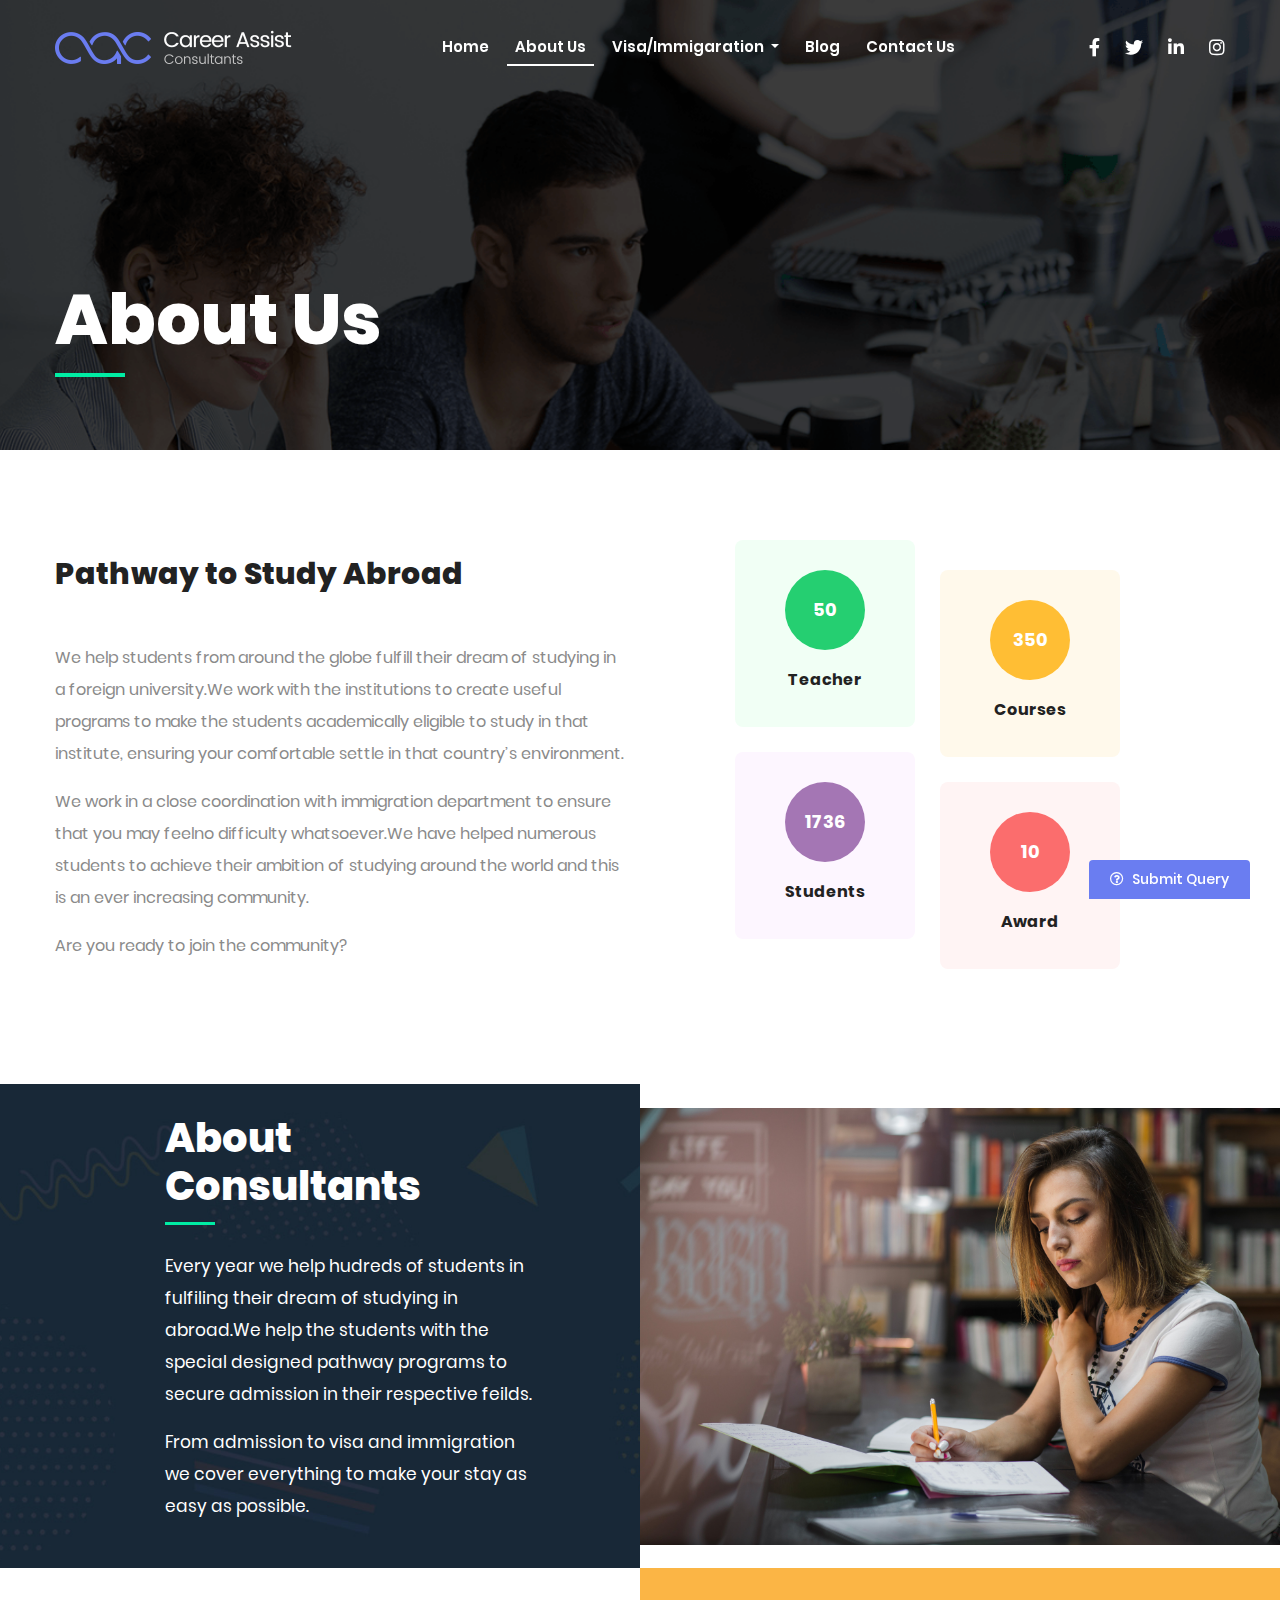
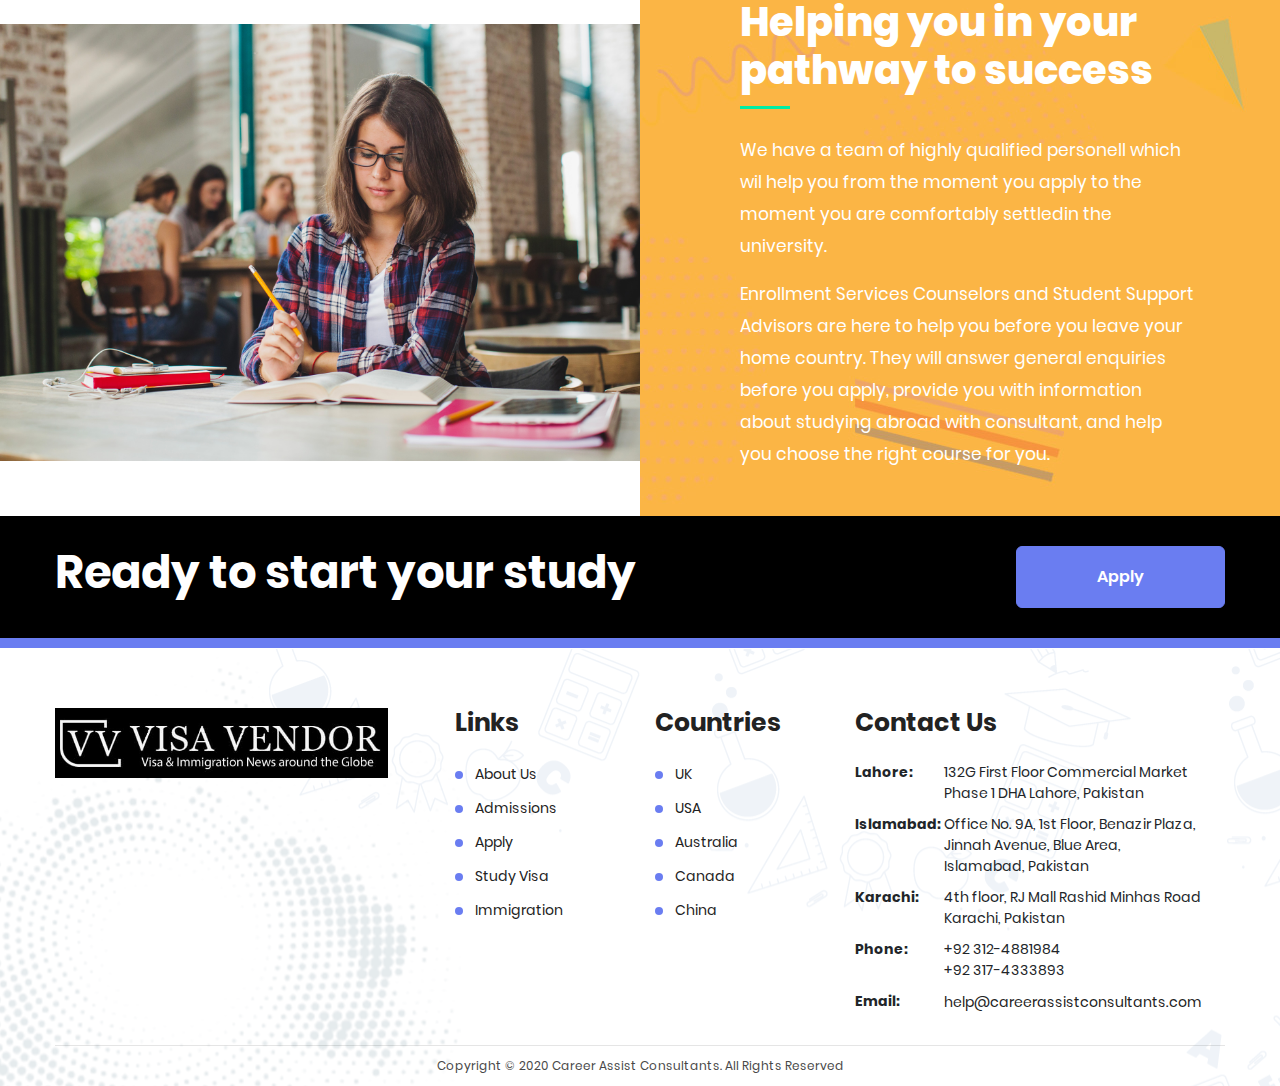
==== about.html @ e221aadb "Initial Commit" ====
<!DOCTYPE html>
<html lang="en">
<head><meta http-equiv="Content-Type" content="text/html; charset=utf-8">
  
  <meta name="viewport" content="width=device-width, initial-scale=1.0">
  <meta http-equiv="X-UA-Compatible" content="ie=edge">
  <title>Career Assist Consultants - About</title>
  <meta name="description" content="&amp;lt;h2&amp;gt;eLearni | EC, Education Consultant, Online Education, Training Learning Managemen...">
  <meta name="robots" content="noindex, follow" />
  <link rel="icon" href="static/images/favicon.png" type="image/gif" sizes="16x16">

  <!-- CSS LIBRARIES -->
  <link rel="stylesheet" href="static/css/style.css">
  <link rel="stylesheet" href="static/css/bootstrap.min.css">
  <link rel="stylesheet" href="https://cdnjs.cloudflare.com/ajax/libs/font-awesome/5.11.2/css/all.min.css">
  
  <!-- Global site tag (gtag.js) - Google Analytics -->
    <script async src="https://www.googletagmanager.com/gtag/js?id=UA-155122116-1">
    </script>
    <script>
  window.dataLayer = window.dataLayer || [];
  function gtag(){dataLayer.push(arguments);}
  gtag('js', new Date());

  gtag('config', 'UA-155122116-1');
</script>
  
</head>
<body>
  <div class="main-wrapper">

    <!-- START: NAVBAR AREA -->
    <nav class="navbar navbar-expand-lg navbar-main">
      <div class="container">
        <a class="navbar-brand" href="index.html">
          <img src="static/images/logo-white.png" alt="Logo">
        </a>
        <button class="navbar-toggler" type="button" data-toggle="collapse" data-target="#navbarSupportedContent" aria-controls="navbarSupportedContent" aria-expanded="false" aria-label="Toggle navigation">
          <span class="navbar-toggler-icon"></span>
        </button>

        <div class="collapse navbar-collapse" id="navbarSupportedContent">
          <ul class="navbar-nav mr-auto">
            <li class="nav-item">
              <a class="nav-link" href="index.html">Home</a>
            </li>
            <li class="nav-item active">
              <a class="nav-link" href="about.html">About Us</a>
            </li>
            <li class="nav-item dropdown dropdown-slide dropdown-hover">
              <a class="nav-link dropdown-toggle" data-toggle="dropdown" aria-haspopup="true" aria-expanded="false">Visa/Immigaration
              </a>
              <div class="dropdown-menu" aria-labelledby="navbarDropdownMenuLink">
                <a class="dropdown-item" href="study-visa.html">Study Visa</a>
                <a class="dropdown-item" href="immigration.html">Immigation</a>
                <a class="dropdown-item" href="visit.html">Visit</a>
              </div>
            </li>
            <li class="nav-item">
              <a class="nav-link" href="#">Blog</a>
            </li>
            <li class="nav-item">
              <a class="nav-link" href="contact.html">Contact Us</a>
            </li>
          </ul>
          <ul class="social-nav">
            <li class="social-link"><a href="https://web.facebook.com/CareerAssistConsultants/" target="_blank"><i class="fab fa-facebook-f"></i></a></li>
            <li class="social-link"><a href="https://twitter.com/CareerAssistco1" target="_blank"><i class="fab fa-twitter"></i></a></li>
            <li class="social-link"><a href="https://www.linkedin.com/in/career-assist-consultants-048bb9199/" target="_blank"><i class="fab fa-linkedin-in"></i></a></li>
            <li class="social-link"><a href="https://www.instagram.com/p/B6Q6443Bnir/?utm_source=ig_web_button_share_sheet" target="_blank"><i class="fab fa-instagram"></i></a></li>
          </ul>
          <!-- <form class="form-inline my-2 my-lg-0">
            <button class="btn btn-outline-success my-2 my-sm-0" type="submit"><i class="fas fa-search"></i></button>
            <input class="form-control mr-sm-2" type="search" placeholder="Search" aria-label="Search">
          </form> -->
        </div>
      </div>
    </nav>
    <!-- END: NAVBAR AREA -->

    <!-- START: BANNER AREA -->
    <div class="header-area" data-type="background" data-speed="2" id="banner">
      <div class="container">
        <div class="row">
          <div class="col-lg-12 col-md-12">
            <div class="header-head">
              <h2>About Us</h2>
            </div>
          </div>
        </div>
      </div>
    </div>
    <!-- END: BANNER AREA -->

    <!-- START: ABOUT AREA AREA -->
    <div class="about-area">
      <div class="container">
        <div class="row align-items-center">
          <div class="col-lg-6 col-md-6 col-xs-12 col-sm-12">
            <div class="about-info">
              <h4 class="subhead">Pathway to Study Abroad</h4>

              <p>
                We help students from around the globe fulfill their dream of studying in a foreign university.We work with the institutions to create useful programs to make the students academically eligible to study in that institute, ensuring your comfortable settle in that country’s environment.
              </p>
              <p>We work in a close coordination with immigration department to ensure that you may feelno difficulty whatsoever.We have helped numerous students to achieve their ambition of studying around the world and this is an ever increasing community.</p>
              <p>Are you  ready to join the community?</p>
            </div>
          </div>

          <div class="col-lg-6 col-md-6 col-xs-12 col-sm-12">
            <div class="about-inner">
              <div class="list greenLight">
                <div class="counter green">
                  <h5>50</h5>
                </div>
                <div class="text">
                  <h5>Teacher</h5>
                </div>
              </div>
              <div class="list yellowLight marginTop">
                <div class="counter yellow">
                  <h5>350</h5>
                </div>
                <div class="text">
                  <h5>Courses</h5>
                </div>
              </div>
              <div class="list purpleLight marginTopMinus">
                <div class="counter purple">
                  <h5>1736</h5>
                </div>
                <div class="text">
                  <h5>Students</h5>
                </div>
              </div>
              <div class="list redLight">
                <div class="counter red">
                  <h5>10</h5>
                </div>
                <div class="text">
                  <h5>Award</h5>
                </div>
              </div>
            </div>
          </div>
        </div>
      </div>
    </div>
    <!-- END: ABOUT AREA AREA -->

    <!-- START: ABOUT CONTENT & INFORAMTION AREA -->
    <div class="aboutContent-information rightContent">
      <div class="container-fluid p-lg-0">
        <div class="row align-items-center ">
          <div class="col-lg-6 col-md-12 col-sm-12 col-xs-12 p-0">
            <div class="aboutContent-text">
              <h2 class="subhead">About Consultants</h2>

              <p>Every year we help hudreds of students in fulfiling their dream of studying in abroad.We help the students with the special designed pathway programs  to secure admission in their respective feilds.</p>
              <p>From admission to visa and immigration we cover everything to make your stay as easy as possible.</p>
            </div>
          </div>
          <div class="col-lg-6 col-md-12 col-sm-12 col-xs-12 p-0">
            <div class="aboutContent-image">
              <img src="static/images/aboutRight.jpg" class="img-fluid" alt="About Image">
            </div>
          </div>
        </div>
      </div>
    </div>
    <!-- END: ABOUT CONTENT & INFORAMTION AREA -->
    <!-- START: ABOUT CONTENT & INFORAMTION AREA -->
    <div class="aboutContent-information leftContent">
      <div class="container-fluid p-lg-0">
        <div class="row align-items-center inner_reverse">
          <div class="col-lg-6 col-md-12 col-sm-12 col-xs-12 p-0">
            <div class="aboutContent-image">
              <img src="static/images/aboutLeft.jpg" class="img-fluid" alt="About Image">
            </div>
          </div>
          <div class="col-lg-6 col-md-12 col-sm-12 col-xs-12 p-0">
            <div class="aboutContent-text">
              <h2 class="subhead">Helping you in your <br> pathway to success</h2>

              <p>We have a team of highly qualified personell which wil help you from the moment you apply to the moment you are comfortably settledin the university.</p>
              <p>Enrollment Services Counselors and Student Support Advisors are here to help you before you leave your home country. They will answer general enquiries before you apply, provide you with information about studying abroad with consultant, and help you choose the right course for you.</p>
            </div>
          </div>
        </div>
      </div>
    </div>
    <!-- END: ABOUT CONTENT & INFORAMTION AREA -->

    <!-- START: APPLY AREA -->
    <div class="apply-inner">
      <div class="container">
        <div class="row">
          <div class="col-lg-12 col-md-12 col-xs-12 col-sm-12">
            <div class="apply_inline">
              <div class="applyLeft">
                <h4>Ready to start your study </h4>
              </div>
              <div class="applyRight">
                <a href="apply.html" class="btn btn-default"><strong>Apply</strong></a>
              </div>
            </div>
          </div>
        </div>
      </div>
    </div>
    <!-- END: APPLY AREA -->

    <!-- START: FOOTER AREA -->
    <footer class="footer">
      <div class="container">
        <div class="row">
          <div class="col-lg-4 col-md-4 col-sm-12 col-xs-12">
            <div class="footer-link footer-about">
              <!--<img src="static/images/logo-black.png" class="img-fluid ft-image" alt="Logo">-->
              
               <img src="static/images/visa-vendor-partner.jpg" class="img-fluid ft-image" alt="Logo">

             <!-- <p class="text">
                We help students from around the globe fulfill their dream of studying in a foreign university.We work with the institutions to create useful programs to make the students academically eligible to study in that institute, ensuring your comfortable settle in that country’s environment.
              </p>-->
            </div>
          </div>
          <div class="col-lg-2 col-md-4 col-sm-12 col-xs-12">
            <div class="footer-link">
              <h4 class="subhead">Links</h4>

              <ul class="link">
                <li class="item"><a href="about.html">About Us</a></li>
                <li class="item"><a href="admission.html">Admissions</a></li>
                <li class="item"><a href="apply.html">Apply</a></li>
                <li class="item"><a href="study-visa.html">Study Visa</a></li>
                <li class="item"><a href="immigration.html">Immigration</a></li>
              </ul>
            </div>
          </div>
          <div class="col-lg-2 col-md-4 col-sm-12 col-xs-12">
            <div class="footer-link">
              <h4 class="subhead">Countries</h4>

              <ul class="link">
                <li class="item"><a href="universities.html#uniUK">UK</a></li>
                <li class="item"><a href="universities.html#uniUSA">USA</a></li>
                <li class="item"><a href="universities.html#uniAustralia">Australia</a></li>
                <li class="item"><a href="universities.html#uniCanada">Canada</a></li>
                <li class="item"><a href="universities.html#uniChina">China</a></li>
              </ul>
            </div>
          </div>
          <div class="col-lg-4 col-md-4 col-sm-12 col-xs-12">
            <div class="footer-context">
              <h4 class="subhead">Contact Us</h4>

              <ul class="contact-list">
                <li>
                  <span class="icon"></span>
                  <span class="bold">Lahore:</span>
                  <span class="light">132G First Floor Commercial Market Phase 1 DHA Lahore, Pakistan</span>
                </li>
                 <li>
                  <span class="icon"></span>
                  <span class="bold">Islamabad:</span>
                  <span class="light">Office No. 9A, 1st Floor, Benazir Plaza, Jinnah Avenue, Blue Area, Islamabad, Pakistan</span>
                </li>
                <li>
                  <span class="icon"></span>
                  <span class="bold">Karachi:</span>
                  <span class="light">4th floor, RJ Mall Rashid Minhas Road Karachi, Pakistan</span>
                </li>
                
                <li>
                  <span class="icon"></span>
                  <span class="bold">Phone:</span>
                  <span class="light">+92 312-4881984 <br> +92 317-4333893</span>
                </li>
                <li>
                  <span class="icon"></span>
                  <span class="bold">Email:</span>
                  <span class="light"><a href="mailto:help@careerassistconsultants.com">help@careerassistconsultants.com</a></span>
                </li>
              </ul>
            </div>
          </div>
        </div>

        <hr>

        <div class="row">
          <div class="col-lg-12 col-md-12 col-xs-12 col-sm-12">
            <div class="footer-copyright text-center">
              <p>Copyright © 2020 <strong><a href="#">Career Assist Consultants</a></strong>. All Rights Reserved</p>
            </div>
          </div>
        </div>
      </div>
    </footer>
    <!-- END: FOOTER AREA -->


    <!-- Button trigger modal -->

    <!-- Modal -->
    <div class="modal fade applyModal_Main" id="applyModal" tabindex="-1" role="dialog" aria-labelledby="exampleModalLabel" aria-hidden="true">
      <div class="modal-dialog" role="document">
        <div class="modal-content">
          <div class="modal-header">
            <h5 class="modal-title" id="exampleModalLabel">Apply Form</h5>
            <button type="button" class="close" data-dismiss="modal" aria-label="Close">
              <span aria-hidden="true">&times;</span>
            </button>
          </div>
          <div class="modal-body">
           
            <div class="apply-modal">
              <!--<h4 class="subhead">Student Query Form</h4>-->
              <p>Personal details & identification</p>

              <form action="FormSubmit/inquiry.php" class="form-inline" id="formApply" method="POST">
                <div class="row">
                  <div class="col-lg-6 col-md-12 col-xs-12 col-sm-12">
                    <div class="form-group">
                      <label for="">Area of Study</label>
                     <!-- <input type="text" class="form-control" name="areaStudy" required>-->
                     <select name="fieldInterest" id="" class="custom-select" required>
                        <option value="">Select</option>
                        <option value="Arts">Arts</option>
                        <option value="BasicSciences">Basic Sciences</option>
                        <option value="Business">Business</option>
                        <option value="BankingFinance">Banking & Finance</option>
                        <option value="Engineering">Engineering</option>
                        <option value="Engineering">Medical</option>
                        <option value="Others">Others</option>
                      </select>
                    </div>
                  </div>
                  <div class="col-lg-6 col-md-12 col-xs-12 col-sm-12">
                    <div class="form-group">
                      <label for="">Email</label>
                      <input type="email" class="form-control" name="emailID" required>
                    </div>
                  </div>
                  <div class="col-lg-6 col-md-12 col-xs-12 col-sm-12">
                    <div class="form-group">
                      <label for="">Full Name</label>
                      <input type="text" class="form-control" name="fullName" required>
                    </div>
                  </div>
                  <div class="col-lg-6 col-md-12 col-xs-12 col-sm-12">
                    <div class="form-group">
                      <label for="">Contact</label>
                      <input type="number" class="form-control" name="contactNumber" required>
                    </div>
                  </div>
                  <div class="col-lg-12 col-md-12 col-xs-12 col-sm-12">
                    <div class="form-group">
                      <label for="">Full Address</label>
                      <textarea name="fullAddress" id="" cols="30" rows="3" class="form-control" required></textarea>
                    </div>
                  </div>
                  <div class="col-lg-12 col-md-12 col-xs-12 col-sm-12">
                    <div class="form-group">
                      <label for="">Details Description of Query</label>
                      <textarea name="detailDescription" id="" cols="30" rows="3" class="form-control" required></textarea>
                    </div>
                  </div>
                  <div class="col-lg-12 col-md-12">
                    <h4 class="subhead mt-4">Is there anything you’d like to learn more?</h4>
                    <div class="custom-control custom-radio text-left">
                      <input type="radio" id="customRadio1" name="otherinfoRadio" class="custom-control-input custorm-control-query" onclick="customQuery()" value="I want to know bout the financial assistance in study" checked>
                      <label class="custom-control-label" for="customRadio1">I want to know bout the financial assistance in study</label>
                    </div>
                    <div class="custom-control custom-radio">
                      <input type="radio" id="customRadio2" name="otherinfoRadio" class="custom-control-input custorm-control-query" onclick="customQuery()" value="I want t know about residential/hostel facilities">
                      <label class="custom-control-label" for="customRadio2">I want t know about residential/hostel facilities</label>
                    </div>
                    <div class="custom-control custom-radio">
                      <input type="radio" id="customRadio3" name="otherinfoRadio" class="custom-control-input custorm-control-query" onclick="customQuery()"  value="I want to know about the internship programmes">
                      <label class="custom-control-label" for="customRadio3">I want to know about the internship programmes</label>
                    </div>
                    <div class="custom-control custom-radio">
                      <input type="radio" id="customRadio4" name="otherinfoRadio" class="custom-control-input custorm-control-query" onclick="customQuery()" value="I want to know about the scholarship offered">
                      <label class="custom-control-label" for="customRadio4">I want to know about the scholarship offered</label>
                    </div>
                    <div class="custom-control custom-radio">
                      <input type="radio" id="customRadio5" name="otherinfoRadio" class="custom-control-input custorm-control-query" onclick="radioShow()" value="Other">
                      <label class="custom-control-label" for="customRadio5">Other</label>
                    </div>
                  </div>
                  <div class="col-lg-12 col-md-12 col-xs-12 col-sm-12 other-form">
                    <div class="form-group">
                      <label for="">Other</label>
                      <textarea name="otherDetails" cols="30" rows="3" class="form-control"></textarea>
                    </div>
                  </div>

                  <div class="col-lg-12 col-md-12 col-xs-12 col-sm-12 text-right">
                    <div class="form-group justify-content-end">
                      <button type="submit" class="btn btn-default btn-block" id="submitBtn"><strong>Submit</strong></button>
                    </div>
                  </div>
                </div>
              </form>
            </div>
           
          </div>
        </div>
      </div>
    </div>

    <!-- Modal -->
    <div class="modal fade applyModal_Main" id="applyModal" tabindex="-1" role="dialog" aria-labelledby="exampleModalLabel" aria-hidden="true">
      <div class="modal-dialog" role="document">
        <div class="modal-content">
          <div class="modal-header">
            <h5 class="modal-title" id="exampleModalLabel">Inquiry Form</h5>
            <button type="button" class="close" data-dismiss="modal" aria-label="Close">
              <span aria-hidden="true">&times;</span>
            </button>
          </div>
          <div class="modal-body">
            <div class="apply-modal">
              <h4 class="subhead">Student Query Form</h4>
              <p>Personal details & identification</p>

              <form action="#" class="form-inline" id="formApply">
                <div class="row">
                  <div class="col-lg-6 col-md-12 col-xs-12 col-sm-12">
                    <div class="form-group">
                      <label for="">Area of Study</label>
                      <input type="text" class="form-control" name="areaStudy" required>
                    </div>
                  </div>
                  <div class="col-lg-6 col-md-12 col-xs-12 col-sm-12">
                    <div class="form-group">
                      <label for="">FullName</label>
                      <input type="text" class="form-control" name="fullname" required>
                    </div>
                  </div>
                  <div class="col-lg-6 col-md-12 col-xs-12 col-sm-12">
                    <div class="form-group">
                      <label for="">First Name</label>
                      <input type="text" class="form-control" name="firstname" required>
                    </div>
                  </div>
                  <div class="col-lg-6 col-md-12 col-xs-12 col-sm-12">
                    <div class="form-group">
                      <label for="">Last Name</label>
                      <input type="text" class="form-control" name="lastname" required>
                    </div>
                  </div>
                  <div class="col-lg-12 col-md-12 col-xs-12 col-sm-12">
                    <div class="form-group">
                      <label for="">Full Address</label>
                      <textarea name="address" id="" cols="30" rows="3" class="form-control" required></textarea>
                    </div>
                  </div>
                  <div class="col-lg-12 col-md-12 col-xs-12 col-sm-12">
                    <div class="form-group">
                      <label for="">Details Description of Query</label>
                      <textarea name="details" id="" cols="30" rows="3" class="form-control" required></textarea>
                    </div>
                  </div>
                  <div class="col-lg-12 col-md-12">
                    <h4 class="subhead mt-4">Is there anything you’d like to learn more?</h4>
                    <div class="custom-control custom-radio text-left">
                      <input type="radio" id="customRadio1" name="customRadio" class="custom-control-input custorm-control-query" onclick="customQuery()" checked>
                      <label class="custom-control-label" for="customRadio1">I want to know bout the financial assistance in study</label>
                    </div>
                    <div class="custom-control custom-radio">
                      <input type="radio" id="customRadio2" name="customRadio" class="custom-control-input custorm-control-query" onclick="customQuery()">
                      <label class="custom-control-label" for="customRadio2">I want t know about residential/hostel facilities</label>
                    </div>
                    <div class="custom-control custom-radio">
                      <input type="radio" id="customRadio3" name="customRadio" class="custom-control-input custorm-control-query" onclick="customQuery()">
                      <label class="custom-control-label" for="customRadio3">I want to know about the internship programmes</label>
                    </div>
                    <div class="custom-control custom-radio">
                      <input type="radio" id="customRadio4" name="customRadio" class="custom-control-input custorm-control-query" onclick="customQuery()">
                      <label class="custom-control-label" for="customRadio4">I want to know about the scholarship offered</label>
                    </div>
                    <div class="custom-control custom-radio">
                      <input type="radio" id="customRadio5" name="customRadio" class="custom-control-input custorm-control-query" onclick="radioShow()">
                      <label class="custom-control-label" for="customRadio5">Other</label>
                    </div>
                  </div>
                  <div class="col-lg-12 col-md-12 col-xs-12 col-sm-12 other-form">
                    <div class="form-group">
                      <label for="">Other</label>
                      <textarea name="details" id="" cols="30" rows="3" class="form-control" required></textarea>
                    </div>
                  </div>
                  <div class="col-lg-12 col-md-12 col-xs-12 col-sm-12 text-right">
                    <div class="form-group justify-content-end">
                      <button type="submit" class="btn btn-default btn-block"><strong>Submit</strong></button>
                    </div>
                  </div>
                </div>
              </form>
            </div>
          </div>
        </div>
      </div>
    </div>

    <!-- Back to top button -->
    <a id="topBack"><span class="icon"><i class="fas fa-angle-up"></i></span></a>

    <!-- Button Help -->
    <div class="bottom-button">
      <button class="btn btn-default" data-toggle="modal" data-target="#applyModal"><i class="far fa-question-circle"></i> Submit Query</button>
    </div>

  </div>


  <!-- JAVASCRIPT LIBRARIES -->
  <script src="static/js/jquery-3.4.1.min.js"></script>
  <script src="static/js/popper.min.js"></script>
  <script src="static/js/bootstrap.min.js"></script>
  <script src="static/js/parallax.min.js"></script>
  <script src="static/js/main.js"></script>
</body>
</html>
---- static/css/style.css ----
@font-face {
  font-family: "Poppins-Regular";
  src: url("../fonts/Poppins/Poppins-Regular.ttf");
}
@font-face {
  font-family: "Poppins-Light";
  src: url("../fonts/Poppins/Poppins-Light.ttf");
}
@font-face {
  font-family: "Poppins-Medium";
  src: url("../fonts/Poppins/Poppins-Medium.ttf");
}
@font-face {
  font-family: "Poppins-SemiBold";
  src: url("../fonts/Poppins/Poppins-SemiBold.ttf");
}
@font-face {
  font-family: "Poppins-Bold";
  src: url("../fonts/Poppins/Poppins-Bold.ttf");
}
@font-face {
  font-family: "Poppins-ExtraBold";
  src: url("../fonts/Poppins/Poppins-ExtraBold.ttf");
}
:root {
  --regular: "Poppins-Regular";
  --light: "Poppins-Light";
  --medium: "Poppins-Medium";
  --semibold: "Poppins-SemiBold";
  --bold: "Poppins-Bold";
  --extrabold: "Poppins-ExtraBold";
  --primary-color: #00eda4;
  --secondary-color: #04afff;
  --white-color: #fff;
  --black-color: #000;
  --dark-color: #222;
  --purple-color: rgb(106,125,241);
  --yellow-color: #fed339;
  --orange-color: #f96740;
}

* {
  margin: 0;
  padding: 0;
  box-sizing: border-box;
  box-sizing: -webkit-border-box;
  box-sizing: -moz-border-box;
}

abbr,
address,
article,
aside,
audio,
b,
blockquote,
body,
canvas,
caption,
cite,
code,
dd,
del,
details,
dfn,
div,
dl,
dt,
em,
fieldset,
figcaption,
figure,
footer,
form,
h1,
h2,
h3,
h4,
h5,
h6,
header,
hgroup,
html,
i,
iframe,
img,
ins,
kbd,
label,
legend,
li,
mark,
menu,
nav,
object,
ol,
p,
pre,
q,
samp,
section,
small,
span,
strong,
sub,
summary,
sup,
table,
tbody,
td,
tfoot,
th,
thead,
time,
tr,
ul,
var,
video {
  margin: 0;
  padding: 0;
  border: 0;
  outline: 0;
  font-size: 100%;
  vertical-align: baseline;
  background: transparent;
}

body {
  margin: 0;
  padding: 0;
  width: 100%;
  font-family: var(--regular) !important;
  overflow-x: hidden;
  background-color: #fff !important;
}

article,
aside,
details,
figcaption,
figure,
footer,
header,
hgroup,
menu,
nav,
section {
  display: block;
}

nav ul {
  list-style: none;
}

blockquote,
q {
  quotes: none;
}

blockquote:after,
blockquote:before,
q:after,
q:before {
  content: "";
  content: none;
}

a {
  margin: 0;
  padding: 0;
  font-size: 100%;
  vertical-align: middle;
  background: transparent;
  text-decoration: none;
}

/* change colours to suit your needs */
ins {
  background-color: #ff9;
  color: #000;
  text-decoration: none;
}

/* change colours to suit your needs */
mark {
  background-color: #ff9;
  color: #000;
  font-style: italic;
  font-weight: bold;
}

del {
  text-decoration: line-through;
}

abbr[title],
dfn[title] {
  border-bottom: 1px dotted;
  cursor: help;
}

table {
  border-collapse: collapse;
  border-spacing: 0;
}

/* change border colour to suit your needs */
hr {
  display: block;
  height: 1px;
  border: 0;
  border-top: 1px solid #cccccc;
  margin: 1em 0;
  padding: 0;
}

input,
select {
  vertical-align: middle;
}

::-webkit-selection {
  background-color: var(--purple-color);
  color: var(--white-color);
}

::-moz-selection {
  background-color: var(--purple-color);
  color: var(--white-color);
}

::selection {
  background-color: var(--purple-color);
  color: var(--white-color);
}

.stretch-card {
  display: -webkit-flex;
  display: flex;
  -webkit-align-items: stretch;
  align-items: stretch;
  -webkit-justify-content: stretch;
  justify-content: stretch;
}

@media (min-width: 1200px) {
  .container {
    max-width: 1200px !important;
  }
}
@media screen and (max-width: 992px) {
  .nav--wrapper {
    padding-right: 20px !important;
    padding-left: 20px !important;
  }
}
.uppercase {
  text-transform: uppercase;
}

.heading h2 {
  font-size: 2.5em;
  font-family: var(--bold);
  font-style: normal;
  font-weight: bold;
  text-align: center;
  color: var(--dark-color);
}

@media screen and (min-width: 320px) and (max-width: 767px) {
  .inner_reverse {
    flex-direction: column-reverse !important;
  }
}

.bottom-button {
  position: fixed;
  right: 30px;
  bottom: 1px;
  z-index: 9999;
}
.bottom-button .btn {
  background-color: var(--purple-color);
  padding: 8px 20px;
  font-size: 14px;
  font-family: var(--medium);
  font-weight: 500;
  color: var(--white-color);
  border-bottom-right-radius: 0;
  border-bottom-left-radius: 0;
}
.bottom-button .btn i {
  padding-right: 5px;
}
.bottom-button .btn:focus {
  box-shadow: none;
  outline: none;
}

.dropdown-slide > .dropdown-menu {
  opacity: 0.3;
  display: block;
  -webkit-transform-origin: top;
  transform-origin: top;
  -webkit-animation-fill-mode: forwards;
  animation-fill-mode: forwards;
  -webkit-transform: scale(1, 0);
  transition: all 0.2s linear;
  -webkit-transition: all 0.2s linear;
}

.show.dropdown-slide > .dropdown-menu {
  -webkit-transform: scale(1, 1);
  transform: scale(1, 1);
  opacity: 1;
}

.dropdown-menu {
  border-radius: 0 !important;
  border: none !important;
}

.dropdown-item {
  color: var(--dark-color) !important;
  font-size: 15px;
  font-weight: 500;
  font-family: var(--medium);
}

.dropdown-item:hover {
  background-color: var(--purple-color) !important;
  color: var(--white-color) !important;
}

.dropdown-toggle:before {
  display: none !important;
}

.dropdown-toggle:hover {
  color: var(--white-color) !important;
}

.navbar-main {
  background-color: transparent;
  padding: 1.5625em 0 !important;
  margin: 0;
  width: 100%;
  position: fixed !important;
  top: 0;
  right: 0;
  left: 0;
  z-index: 999;
  -webkit-transition: all 0.25s ease !important;
  -moz-transition: all 0.25s ease !important;
  -ms-transition: all 0.25s ease !important;
  -o-transition: all 0.25s ease !important;
  transition: all 0.25s ease !important;
}
@media screen and (max-width: 767px) {
  .navbar-main {
    padding-left: 20px !important;
    padding-right: 20px !important;
  }
}
.navbar-toggler {
  background-color: var(--primary-color) !important;
  border-color: var(--primary-color) !important;
}
.navbar-toggler:focus {
  outline: none;
  box-shadow: none !important;
}
.navbar .navbar-toggler-icon {
  background-image: url("data:image/svg+xml;charset=utf8,%3Csvg viewBox='0 0 32 32' xmlns='http://www.w3.org/2000/svg'%3E%3Cpath stroke='rgba(255,255,255, 1)' stroke-width='2' stroke-linecap='round' stroke-miterlimit='10' d='M4 8h24M4 16h24M4 24h24'/%3E%3C/svg%3E");
}
.navbar-brand {
  color: var(--primary-color);
  font-size: 1.5625em;
  font-weight: bolder;
  font-family: var(--extrabold);
  position: relative;
  visibility: visible;
  text-align: left;
  text-transform: uppercase;
}
.navbar-brand img {
  width: 237px;
  -webkit-transition: 0.25s ease;
  -moz-transition: 0.25s ease;
  -ms-transition: 0.25s ease;
  -o-transition: 0.25s ease;
  transition: 0.25s ease;
}
@media screen and (min-width: 320px) and (max-width: 600px) {
  .navbar-brand img {
    width: 140px;
  }
}
.navbar-brand:hover {
  color: var(--primary-color);
}
.navbar-nav {
  justify-content: center !important;
  width: 100%;
}
.navbar-nav .nav-item {
  margin-right: 10px;
}
.navbar-nav .nav-item:last-of-type {
  margin-right: 0;
}
.navbar-nav .nav-item .nav-link {
  font-size: 0.9375em;
  font-family: var(--semibold);
  font-weight: 500;
  font-style: normal;
  color: var(--white-color);
  position: relative;
  visibility: visible;
  -webkit-transition: 0.25s ease-in;
  -moz-transition: 0.25s ease-in;
  -ms-transition: 0.25s ease-in;
  -o-transition: 0.25s ease-in;
  transition: 0.25s ease-in;
}
.navbar-nav .nav-item .nav-link:before {
  content: "";
  background-color: var(--white-color);
  width: 100%;
  height: 2px;
  position: absolute;
  right: 0;
  bottom: 0;
  left: 0;
  -webkit-transition: 0.25s ease;
  -moz-transition: 0.25s ease;
  -ms-transition: 0.25s ease;
  -o-transition: 0.25s ease;
  transition: 0.25s ease;
  transform: scale(0);
}
.navbar-nav .nav-item .nav-link:hover {
  -webkit-transition: 0.25s ease-out;
  -moz-transition: 0.25s ease-out;
  -ms-transition: 0.25s ease-out;
  -o-transition: 0.25s ease-out;
  transition: 0.25s ease-out;
}
.navbar-nav .nav-item .nav-link:hover:before {
  width: 100%;
  -webkit-transition: 0.25s ease;
  -moz-transition: 0.25s ease;
  -ms-transition: 0.25s ease;
  -o-transition: 0.25s ease;
  transition: 0.25s ease;
  transform: scale(1);
}
.navbar-nav .active a:before {
  content: "";
  background-color: var(--white-color) !important;
  position: absolute;
  right: 0;
  bottom: 0;
  left: 0;
  width: 100% !important;
  height: 2px !important;
  transform: scale(1) !important;
}
.navbar-collapse {
  align-items: center !important;
}
.navbar-collapse .form-inline {
  position: relative;
  border: 1px solid rgba(255, 255, 255, 0.5);
  -webkit-border-radius: 6px;
  -moz-border-radius: 6px;
  -ms-border-radius: 6px;
  -o-border-radius: 6px;
  border-radius: 6px;
  padding: 4px 0 4px 40px;
  -webkit-transition: 0.25s ease;
  -moz-transition: 0.25s ease;
  -ms-transition: 0.25s ease;
  -o-transition: 0.25s ease;
  transition: 0.25s ease;
}
.navbar-collapse .form-inline .btn {
  position: absolute;
  top: 0;
  bottom: 0;
  left: 10px;
  border: none;
  background-color: transparent;
  color: var(--white-color);
}
@media screen and (min-width: 320px) and (max-width: 991px) {
  .navbar-collapse .form-inline .btn {
    transform: translateY(-20%);
  }
}
.navbar-collapse .form-inline .form-control {
  background-color: transparent;
  border: none;
  font-size: 14px;
  font-family: var(--bold);
  font-weight: bold;
  color: var(--white-color);
}
.navbar-collapse .form-inline .form-control:focus {
  outline: none;
  box-shadow: none;
}

.scrolled {
  width: 100%;
  -webkit-transition: top 0.25s ease !important;
  -moz-transition: top 0.25s ease !important;
  -ms-transition: top 0.25s ease !important;
  -o-transition: top 0.25s ease !important;
  transition: top 0.25s ease !important;
  padding: 1.125em 0 !important;
  background-color: var(--dark-color) !important;
}
.scrolled .navbar-brand img {
  width: 200px;
  -webkit-transition: 0.25s ease;
  -moz-transition: 0.25s ease;
  -ms-transition: 0.25s ease;
  -o-transition: 0.25s ease;
  transition: 0.25s ease;
}
.scrolled .form-inline {
  padding: 2px 0 4px 40px;
  -webkit-transition: 0.25s ease;
  -moz-transition: 0.25s ease;
  -ms-transition: 0.25s ease;
  -o-transition: 0.25s ease;
  transition: 0.25s ease;
}
.scrolled .navbar-nav .nav-item .nav-link {
  font-size: 14px;
  -webkit-transition: 0.25s ease;
  -moz-transition: 0.25s ease;
  -ms-transition: 0.25s ease;
  -o-transition: 0.25s ease;
  transition: 0.25s ease;
}

.slide-inner {
  position: absolute;
  width: 100%;
  height: 100%;
  left: 0;
  top: 0;
  background-size: cover;
  background-position: center;
}

.social-nav {
  -webkit-display: flex;
  -moz-display: flex;
  -ms-display: flex;
  display: flex;
  align-items: center;
  flex-wrap: nowrap;
  flex-direction: row;
  justify-content: flex-start;
  position: relative;
  list-style-type: none;
  margin: 0;
}
.social-nav li {
  margin-right: 25px;
}
.social-nav li:last-of-type {
  margin-right: 0;
}
.social-nav li a {
  color: var(--white-color);
  font-size: 1.125em;
  -webkit-transition: 0.25s ease;
  -moz-transition: 0.25s ease;
  -ms-transition: 0.25s ease;
  -o-transition: 0.25s ease;
  transition: 0.25s ease;
}
.social-nav li a .icon {
  display: inline-block;
}
.social-nav li a .icon i {
  color: var(--white-color);
}
.social-nav li a:hover {
  color: var(--purple-color);
  -webkit-transition: 0.25s ease;
  -moz-transition: 0.25s ease;
  -ms-transition: 0.25s ease;
  -o-transition: 0.25s ease;
  transition: 0.25s ease;
}

.banner-area {
  width: 100%;
  margin: 0;
  position: relative;
}
.banner-image {
  position: relative;
  top: 0;
  right: 0;
  bottom: 0;
  left: 0;
  width: 100%;
  height: 100vh;
}
.banner-image img {
  height: 100vh;
  width: 100%;
}
.banner-image:before {
  content: "";
  background-color: rgba(0, 0, 0, 0.6);
  width: 100%;
  height: 100%;
  position: absolute;
  top: 0;
  right: 0;
  bottom: 0;
  left: 0;
}
.banner-head {
  position: relative;
}
.banner-head .banner-text {
  position: absolute;
  top: 50%;
  left: 0;
  width: 100%;
  z-index: 10;
  transform: translateY(-50%);
}
.banner-head .banner-text h2 {
  font-size: 4.375em;
  font-family: var(--extrabold);
  font-weight: bolder;
  text-align: left;
  color: var(--white-color);
  position: relative;
  visibility: visible;
  margin-bottom: 30px;
}
.banner-head .banner-text h2:before {
  content: "";
  background-image: -webkit-linear-gradient(left, #00eda4, #6a7df1);
  background-image: -moz-linear-gradient(left, #00eda4, #6a7df1);
  background-image: -o-linear-gradient(left, #00eda4, #6a7df1);
  background-image: -ms-linear-gradient(left, #00eda4, #6a7df1);
  background-image: linear-gradient(to right, #00eda4, #6a7df1);
  width: 30%;
  height: 3px;
  position: absolute;
  bottom: -10px;
  left: 0;
}
@media screen and (min-width: 414px) and (max-width: 600px) {
  .banner-head .banner-text h2 {
    font-size: 2.5em;
  }
}
@media screen and (min-width: 320px) and (max-width: 413px) {
  .banner-head .banner-text h2 {
    font-size: 1.875em;
  }
}
.banner-head .banner-text p {
  font-size: 1.0625em;
  font-family: var(--regular);
  font-weight: 400;
  text-align: left;
  line-height: 30px;
  color: var(--white-color);
  visibility: visible;
  position: relative;
  display: block;
}
.banner-head .banner-text .button {
  margin-top: 30px;
}
.banner-head .banner-text .button .btn {
  background-color: var(--purple-color);
  border-color: var(--purple-color);
  color: var(--white-color);
  -webkit-border-radius: 6px;
  -moz-border-radius: 6px;
  -ms-border-radius: 6px;
  -o-border-radius: 6px;
  border-radius: 6px;
  font-size: 1em;
  font-weight: 500;
  font-family: var(--semibold);
  text-align: center;
  display: inline-block;
  padding: 1.125em 3.125em;
  -webkit-transition: 0.25s ease-in-out;
  -moz-transition: 0.25s ease-in-out;
  -ms-transition: 0.25s ease-in-out;
  -o-transition: 0.25s ease-in-out;
  transition: 0.25s ease-in-out;
  position: relative;
  overflow: hidden;
}
.banner-head .banner-text .button .btn strong {
  position: relative;
  z-index: 10;
}
.banner-head .banner-text .button .btn:before {
  content: "";
  background-color: rgba(68, 93, 246, 0.6);
  width: 80%;
  height: 100%;
  position: absolute;
  top: 0;
  bottom: 0;
  left: -15px;
  -webkit-border-radius: 60px;
  -moz-border-radius: 60px;
  -ms-border-radius: 60px;
  -o-border-radius: 60px;
  border-radius: 60px;
  border-top-right-radius: 100px;
  border-bottom-right-radius: 100px;
  z-index: 1;
  transform: translateX(-100%);
  -webkit-transition: 0.25s ease-in-out;
  -moz-transition: 0.25s ease-in-out;
  -ms-transition: 0.25s ease-in-out;
  -o-transition: 0.25s ease-in-out;
  transition: 0.25s ease-in-out;
  transition-delay: 0.2s;
}
.banner-head .banner-text .button .btn:after {
  content: "";
  background-color: rgba(68, 93, 246, 0.3);
  width: 90%;
  height: 100%;
  position: absolute;
  top: 0;
  bottom: 0;
  left: -15px;
  -webkit-border-radius: 60px;
  -moz-border-radius: 60px;
  -ms-border-radius: 60px;
  -o-border-radius: 60px;
  border-radius: 60px;
  border-top-right-radius: 100px;
  border-bottom-right-radius: 100px;
  z-index: 1;
  transform: translateX(-100%);
  -webkit-transition: 0.25s ease-in-out;
  -moz-transition: 0.25s ease-in-out;
  -ms-transition: 0.25s ease-in-out;
  -o-transition: 0.25s ease-in-out;
  transition: 0.25s ease-in-out;
  transition-delay: 0.3s;
}
.banner-head .banner-text .button .btn i {
  color: var(--white-color);
  padding-right: 10px;
}
.banner-head .banner-text .button .btn:focus {
  outline: none;
  box-shadow: none;
}
.banner-head .banner-text .button .btn:hover {
  -webkit-border-radius: 6px;
  -moz-border-radius: 6px;
  -ms-border-radius: 6px;
  -o-border-radius: 6px;
  border-radius: 6px;
  -webkit-transition: 0.25s ease-in-out;
  -moz-transition: 0.25s ease-in-out;
  -ms-transition: 0.25s ease-in-out;
  -o-transition: 0.25s ease-in-out;
  transition: 0.25s ease-in-out;
}
.banner-head .banner-text .button .btn:hover:before {
  transform: translateX(0%);
  -webkit-transition: 0.25s ease-in-out;
  -moz-transition: 0.25s ease-in-out;
  -ms-transition: 0.25s ease-in-out;
  -o-transition: 0.25s ease-in-out;
  transition: 0.25s ease-in-out;
  transition-delay: 0.3s;
}
.banner-head .banner-text .button .btn:hover:after {
  transform: translateX(0%);
  transition-delay: 0.2s;
}

.swiper-pagination-bullet {
  width: 15px !important;
  height: 15px !important;
  opacity: 0.2 !important;
  background-color: var(--black-color) !important;
}

.swiper-pagination-bullet-active {
  background-color: transparent !important;
  border: 2px solid var(--white-color) !important;
  opacity: 1 !important;
}

.listing-inner {
  padding: 5em 0;
  width: 100%;
  position: relative;
  margin: 0;
  display: block;
  background-color: #fafafa;
}
.listing-inner .heading {
  margin-bottom: 70px;
}
.listing-university {
  background-image: url("../images/background.jpg");
  background-repeat: no-repeat;
  background-position: center;
  background-size: 100%;
  width: 100%;
  padding: 5em 0;
}
.listing-university .heading {
  margin-bottom: 70px;
}
.listing-card {
  -webkit-border-radius: 6px;
  -moz-border-radius: 6px;
  -ms-border-radius: 6px;
  -o-border-radius: 6px;
  border-radius: 6px;
  position: relative;
  margin-bottom: 30px;
  overflow: hidden;
  box-shadow: 0 10px 30px rgba(0, 0, 0, 0.2);
}
.listing-card:hover .listing-image img {
  transform: scale(1.1);
  z-index: 1;
  position: relative;
  -webkit-transition: 0.25s ease-in-out;
  -moz-transition: 0.25s ease-in-out;
  -ms-transition: 0.25s ease-in-out;
  -o-transition: 0.25s ease-in-out;
  transition: 0.25s ease-in-out;
}
.listing-cardBg {
  width: 100%;
  box-shadow: none;
  text-align: center;
}
.listing-cardBg:hover .listing-uniInfo h3 strong {
  color: var(--primary-color);
  -webkit-transition: all 0.25s ease;
  -moz-transition: all 0.25s ease;
  -ms-transition: all 0.25s ease;
  -o-transition: all 0.25s ease;
  transition: all 0.25s ease;
}
.listing-cardBg .listing-icon img {
  width: auto;
}
.listing-uniInfo {
  padding: 0 20px 0;
}
.listing-uniInfo h3 {
  font-size: 20px;
  font-family: var(--bold);
  font-weight: 600;
  color: var(--dark-color);
  text-align: center;
  position: relative;
  display: block;
  visibility: visible;
  margin-bottom: 15px;
}
.listing-uniInfo h3 strong {
  color: #d3d3d3;
  padding-right: 5px;
  -webkit-transition: all 0.25s ease;
  -moz-transition: all 0.25s ease;
  -ms-transition: all 0.25s ease;
  -o-transition: all 0.25s ease;
  transition: all 0.25s ease;
}
.listing-uniInfo p {
  font-size: 14px;
  font-family: var(--regular);
  font-weight: 400;
  color: #474747;
  position: relative;
  display: block;
  text-align: center;
  line-height: 24px;
}
.listing-image {
  position: relative;
}
.listing-image img {
  -webkit-border-radius: 6px;
  -moz-border-radius: 6px;
  -ms-border-radius: 6px;
  -o-border-radius: 6px;
  border-radius: 6px;
  width: 100%;
  -webkit-transition: 0.25s ease-in-out;
  -moz-transition: 0.25s ease-in-out;
  -ms-transition: 0.25s ease-in-out;
  -o-transition: 0.25s ease-in-out;
  transition: 0.25s ease-in-out;
}
.listing-image:before {
  content: "";
  background-color: rgba(0, 0, 0, 0.7);
  width: 100%;
  height: 100%;
  position: absolute;
  top: 0;
  right: 0;
  bottom: 0;
  left: 0;
  z-index: 2;
}
.listing-info {
  position: absolute;
  top: 0;
  left: 0;
  height: 100%;
  width: 100%;
  -webkit-display: flex;
  -moz-display: flex;
  -ms-display: flex;
  display: flex;
  align-items: center;
  justify-content: center;
  flex-wrap: wrap;
  z-index: 3;
}
.listing-info h3 {
  font-size: 1.875em;
  font-family: var(--bold);
  font-weight: bold;
  color: var(--white-color);
  position: relative;
  display: inline-block;
  text-align: inherit;
  visibility: visible;
  text-transform: uppercase;
}

.borderRight {
  position: relative;
}
.borderRight:after {
  content: "";
  background: #ddd;
  width: 1px;
  height: 60%;
  position: absolute;
  top: 50%;
  right: 0;
  transform: translateY(-50%);
}

.inner-area {
  width: 100%;
  position: relative;
  display: block;
  padding: 80px 0;
  background-color: rgba(0, 0, 0, 0.9);
  background-image: url("../images/background02.png");
  background-repeat: no-repeat;
  background-position: top center;
  background-size: cover;
  background-attachment: fixed;
}
.inner-area .heading {
  margin-bottom: 80px;
}
.inner-area .heading h2 {
  color: var(--white-color);
  position: relative;
}
.inner-area .heading h2:before {
  content: "";
  background-color: var(--primary-color);
  width: 8%;
  height: 3px;
  position: absolute;
  bottom: -25px;
  left: 50%;
  transform: translateX(-50%);
}
.inner-info {
  margin-bottom: 30px;
}
.inner-subhead {
  color: var(--white-color);
  font-size: 20px;
  font-family: var(--bold);
  font-weight: bold;
  text-align: left;
  position: relative;
  display: block;
  margin-bottom: 35px;
  visibility: visible;
  text-transform: uppercase;
}
.inner-subhead:before {
  content: "";
  background-color: var(--primary-color);
  width: 20px;
  height: 3px;
  position: absolute;
  bottom: -10px;
  left: 0;
}
.inner-list {
  list-style-type: none;
}
.inner-list .item-text {
  font-size: 15px;
  font-weight: lighter;
  font-family: var(--regular);
  text-align: left;
  color: var(--white-color);
  visibility: visible;
  margin-bottom: 10px;
  position: relative;
  padding-left: 20px;
}
.inner-list .item-text:before {
  content: "";
  background-color: var(--secondary-color);
  height: 10px;
  width: 10px;
  -webkit-border-radius: 100px;
  -moz-border-radius: 100px;
  -ms-border-radius: 100px;
  -o-border-radius: 100px;
  border-radius: 100px;
  position: absolute;
  top: 50%;
  left: 0;
  transform: translateY(-50%);
}

.link-area {
  width: 100%;
  position: relative;
  display: inline-block;
  padding: 0;
  margin: 0;
  background-color: #fafafa;
}
.link-image {
  width: 100%;
  height: 100%;
}
.link-image img {
  width: 100%;
  height: 100%;
}
.link-info {
  padding: 3.75em 3.75em 3.75em 6.25em;
}
@media screen and (min-width: 320px) and (max-width: 767px) {
  .link-info {
    padding: 60px 30px;
  }
}
.link-info .subhead {
  font-size: 2.8125em;
  font-weight: bolder;
  font-family: var(--bold);
  text-align: left;
  color: var(--dark-color);
  position: relative;
  visibility: visible;
  display: block;
  margin-bottom: 60px;
}
.link-info .subhead:before {
  content: "";
  background-color: var(--primary-color);
  width: 20%;
  height: 4px;
  position: absolute;
  bottom: -25px;
  left: 0;
}
.link-info .link-list {
  list-style-type: none;
}
.link-info .link-list .item {
  position: relative;
  margin-bottom: 15px;
}
.link-info .link-list .item a {
  font-size: 16px;
  font-weight: 500;
  font-family: var(--semibold);
  text-align: left;
  color: var(--dark-color);
  visibility: visible;
  position: relative;
  padding-left: 25px;
  text-decoration: none;
  -webkit-transition: 0.25s ease;
  -moz-transition: 0.25s ease;
  -ms-transition: 0.25s ease;
  -o-transition: 0.25s ease;
  transition: 0.25s ease;
}
.link-info .link-list .item a:hover {
  color: var(--primary-color);
  -webkit-transition: 0.25s ease;
  -moz-transition: 0.25s ease;
  -ms-transition: 0.25s ease;
  -o-transition: 0.25s ease;
  transition: 0.25s ease;
}
.link-info .link-list .item:before {
  content: "";
  background-color: var(--secondary-color);
  height: 10px;
  width: 10px;
  -webkit-border-radius: 100px;
  -moz-border-radius: 100px;
  -ms-border-radius: 100px;
  -o-border-radius: 100px;
  border-radius: 100px;
  position: absolute;
  top: 50%;
  left: 0;
  transform: translateY(-50%);
}

.card-content {
  margin: 0;
  padding: 80px 0;
  width: 100%;
  position: relative;
  display: block;
  background-image: url("../images/background03.jpg");
  background-repeat: no-repeat;
  background-position: left center;
  background-size: cover;
}
@media screen and (min-width: 320px) and (max-width: 600px) {
  .card-content {
    background-position: center;
  }
}
.card-content .subhead h2 {
  font-size: 40px;
  font-family: var(--extrabold);
  font-weight: bolder;
  text-align: left;
  position: relative;
  color: var(--dark-color);
  display: block;
  margin-bottom: 80px;
}
.card-content .subhead h2:before {
  content: "";
  background-color: var(--primary-color);
  width: 20%;
  height: 5px;
  position: absolute;
  bottom: -30px;
  left: 0;
}
@media screen and (min-width: 320px) and (max-width: 600px) {
  .card-content .subhead h2 {
    font-size: 25px;
  }
}
.card-info {
  padding: 2.1875em 3.125em;
  -webkit-border-radius: 6px;
  -moz-border-radius: 6px;
  -ms-border-radius: 6px;
  -o-border-radius: 6px;
  border-radius: 6px;
  box-shadow: 0 10px 20px rgba(0, 0, 0, 0.3);
  position: relative;
  height: 100%;
}
.card-info .subhead {
  width: 100%;
  text-align: left;
  color: var(--white-color);
  font-size: 25px;
  font-family: var(--bold);
  font-weight: bold;
  position: relative;
  display: block;
  visibility: visible;
  margin-bottom: 20px;
}
.card-info .subhead:before {
  content: "";
  background-color: var(--primary-color);
  width: 20px;
  height: 3px;
  position: absolute;
  bottom: -10px;
  left: 0;
}
.card-info p {
  font-size: 0.875em;
  font-family: var(--regular);
  font-weight: 400;
  text-align: left;
  line-height: 22px;
  color: var(--white-color);
  visibility: visible;
  position: relative;
  display: block;
}
.card-info .card-listing {
  list-style-type: none;
}
.card-info .card-listing .item {
  font-size: 15px;
  font-weight: lighter;
  font-family: var(--regular);
  text-align: left;
  color: var(--white-color);
  visibility: visible;
  margin-bottom: 10px;
  position: relative;
  padding-left: 20px;
}
.card-info .card-listing .item:before {
  content: "";
  background-color: var(--white-color);
  height: 6px;
  width: 6px;
  -webkit-border-radius: 100px;
  -moz-border-radius: 100px;
  -ms-border-radius: 100px;
  -o-border-radius: 100px;
  border-radius: 100px;
  position: absolute;
  top: 50%;
  left: 0;
  transform: translateY(-50%);
}
.card-collapsible .card {
  margin-bottom: 30px;
  border: none;
  background-color: #FBFCFC;
  border-top-left-radius: 40px;
  box-shadow: 0 10px 20px rgba(0, 0, 0, 0.1);
}
.card-collapsible .card .card-header {
  background-image: -webkit-linear-gradient(left, #00eda4, #6a7df1);
  background-image: -moz-linear-gradient(left, #00eda4, #6a7df1);
  background-image: -o-linear-gradient(left, #00eda4, #6a7df1);
  background-image: -ms-linear-gradient(left, #00eda4, #6a7df1);
  background-image: linear-gradient(to right, #00eda4, #6a7df1);
  text-decoration: none;
  -webkit-border-radius: 6px;
  -moz-border-radius: 6px;
  -ms-border-radius: 6px;
  -o-border-radius: 6px;
  border-radius: 6px;
  border-bottom-left-radius: 0;
  border-bottom-right-radius: 0;
}
.card-collapsible .card .card-header h5 {
  text-decoration: none;
}
.card-collapsible .card .card-header h5 button {
  color: var(--white-color);
  font-size: 18px;
  font-family: var(--bold);
  font-weight: bold;
  text-align: left;
  position: relative;
  text-decoration: none;
}
.card-collapsible .card .collapse .card-body {
  padding: 1.25em 1.25em 0 1.25em;
}
.card-collapsible .card .collapse .card-body .card-listing {
  list-style-type: none;
}
.card-collapsible .card .collapse .card-body .card-listing .item {
  font-size: 15px;
  font-weight: lighter;
  font-family: var(--regular);
  text-align: left;
  color: var(--dark-color);
  visibility: visible;
  margin-bottom: 4px;
  position: relative;
  padding-left: 20px;
}
.card-collapsible .card .collapse .card-body .card-listing .item:before {
  content: "";
  background-color: var(--secondary-color);
  height: 6px;
  width: 6px;
  -webkit-border-radius: 100px;
  -moz-border-radius: 100px;
  -ms-border-radius: 100px;
  -o-border-radius: 100px;
  border-radius: 100px;
  position: absolute;
  top: 50%;
  left: 0;
  transform: translateY(-50%);
}

.primary {
  background-color: var(--yellow-color);
}

.secondary {
  background-color: var(--secondary-color);
}

.follow-inner {
  background-color: var(--black-color);
  width: 100%;
  padding: 30px 0;
  position: relative;
  margin: 0;
  display: block;
}
.follow-left h4 {
  font-size: 26px;
  font-family: var(--bold);
  font-weight: bold;
  text-align: left;
  position: relative;
  display: block;
  color: var(--white-color);
  visibility: visible;
  margin-bottom: 0;
}
.follow-right .inline-socials {
  -webkit-display: flex;
  -moz-display: flex;
  -ms-display: flex;
  display: flex;
  flex-wrap: wrap;
  justify-content: flex-end;
  align-items: center;
  position: relative;
  list-style-type: none;
  margin: 0;
}
@media screen and (min-width: 320px) and (max-width: 600px) {
  .follow-right .inline-socials {
    justify-content: flex-start;
    margin-top: 20px;
  }
}
.follow-right .inline-socials .text {
  margin-right: 30px;
}
@media screen and (min-width: 320px) and (max-width: 600px) {
  .follow-right .inline-socials .text {
    display: block;
    width: 100%;
    margin-bottom: 15px;
  }
}
.follow-right .inline-socials .text h4 {
  font-size: 1.5em;
  font-weight: bolder;
  font-family: var(--extrabold);
  position: relative;
  color: var(--white-color);
  visibility: visible;
  display: inline-block;
  vertical-align: middle;
  margin-bottom: 0;
}
.follow-right .inline-socials .social-link {
  margin-right: 15px;
}
.follow-right .inline-socials .social-link:last-of-type {
  margin-right: 0;
}
.follow-right .inline-socials .social-link a {
  background-color: var(--purple-color);
  height: 50px;
  width: 50px;
  line-height: 50px;
  -webkit-border-radius: 100px;
  -moz-border-radius: 100px;
  -ms-border-radius: 100px;
  -o-border-radius: 100px;
  border-radius: 100px;
  text-align: center;
  display: block;
  font-size: 16px;
  color: var(--white-color);
  -webkit-transition: 0.25s ease;
  -moz-transition: 0.25s ease;
  -ms-transition: 0.25s ease;
  -o-transition: 0.25s ease;
  transition: 0.25s ease;
}
.follow-right .inline-socials .social-link a:hover {
  color: var(--primary-color);
  background-color: var(--white-color);
  -webkit-transition: 0.25s ease;
  -moz-transition: 0.25s ease;
  -ms-transition: 0.25s ease;
  -o-transition: 0.25s ease;
  transition: 0.25s ease;
}

.header-apply {
  background-image: url("../images/banner2.jpg") !important;
  background-repeat: no-repeat;
  background-position: center !important;
}
.header-apply:before {
  content: "";
  background-color: rgba(0, 0, 0, 0.8);
  width: 100%;
  height: 100%;
  position: absolute;
  top: 0;
  right: 0;
  bottom: 0;
  left: 0;
}
.header-area {
  background-image: url("../images/breadcrumb.png");
  background-repeat: no-repeat;
  background-size: cover;
  background-position: top center;
  background-color: black;
  height: 50vh;
  -webkit-display: flex;
  -moz-display: flex;
  -ms-display: flex;
  display: flex;
  flex-wrap: wrap;
  justify-content: flex-start;
  align-items: flex-end;
  padding-bottom: 80px;
  background-attachment: fixed;
}
.header-head h2 {
  font-size: 4.375em;
  font-family: var(--extrabold);
  font-weight: bolder;
  text-align: left;
  color: var(--white-color);
  position: relative;
}
.header-head h2:before {
  content: "";
  background-color: var(--primary-color);
  width: 6%;
  height: 4px;
  position: absolute;
  bottom: -15px;
  left: 0;
}

.migration-area {
  padding: 0 !important;
}

.apply-area {
  padding: 20px 0 !important;
}

.admission-area {
  padding: 80px 0;
  width: 100%;
  margin: 0;
  position: relative;
  display: block;
  background-color: #fafafa;
}
.admission-area .heading h2 {
  text-align: left;
  position: relative;
  margin-bottom: 60px;
}
.admission-area .heading h2:before {
  content: "";
  background-color: var(--primary-color);
  width: 4%;
  height: 4px;
  position: absolute;
  bottom: -25px;
  left: 0;
}
.admission-area .inner-text {
  margin-bottom: 60px;
  position: relative;
}
.admission-area .inner-text .mediumHead {
  position: relative;
  margin-bottom: 20px;
  z-index: 10;
}
.admission-area .inner-text .mediumHead:before {
  content: "";
  position: absolute;
  right: 0;
  bottom: -12px;
  left: 0;
  width: 30px;
  height: 3px;
  background-color: var(--primary-color);
}
.admission-area .inner-text p {
  position: relative;
  z-index: 10;
}
.admission-area .inner-text-migration {
  padding: 80px 0;
  margin-bottom: 0 !important;
}
.admission-area .inner-text-migration:nth-child(even) {
  background-color: #eee;
}
.admission-area .mediumHead {
  font-size: 22px;
  font-weight: var(--bold);
  font-weight: bold;
  color: var(--dark-color);
  position: relative;
  display: block;
}
.admission-area .ref_par {
  font-size: 16px;
  font-family: var(--regular);
  font-weight: 400;
  text-align: left;
  color: var(--dark-color);
  position: relative;
}
.admission-area .subhead {
  font-size: 20px;
  font-family: var(--medium);
  font-weight: 500;
  color: var(--dark-color);
  position: relative;
  text-align: left;
  margin-bottom: 20px;
}
.admission-area .list-point {
  margin-left: 20px;
  list-style-type: circle;
}
.admission-area .list-point li {
  margin-bottom: 10px;
}
.admission-area .list-point li:last-of-type {
  margin-bottom: 0;
}
.admission-area .apply-btn {
  background-color: var(--purple-color);
  border-color: var(--purple-color);
  color: var(--white-color);
  -webkit-border-radius: 2px;
  -moz-border-radius: 2px;
  -ms-border-radius: 2px;
  -o-border-radius: 2px;
  border-radius: 2px;
  font-size: 0.8125em;
  font-weight: 500;
  font-family: var(--semibold);
  text-align: center;
  display: inline-block;
  padding: 0.5em 1.875em;
  -webkit-transition: 0.25s ease-in-out;
  -moz-transition: 0.25s ease-in-out;
  -ms-transition: 0.25s ease-in-out;
  -o-transition: 0.25s ease-in-out;
  transition: 0.25s ease-in-out;
  position: relative;
  overflow: hidden;
}
.admission-area .apply-btn strong {
  position: relative;
  z-index: 10;
}
.admission-area .apply-btn:before {
  content: "";
  background-color: rgba(68, 93, 246, 0.6);
  width: 80%;
  height: 100%;
  position: absolute;
  top: 0;
  bottom: 0;
  left: -15px;
  -webkit-border-radius: 60px;
  -moz-border-radius: 60px;
  -ms-border-radius: 60px;
  -o-border-radius: 60px;
  border-radius: 60px;
  border-top-right-radius: 100px;
  border-bottom-right-radius: 100px;
  z-index: 1;
  transform: translateX(-100%);
  -webkit-transition: 0.25s ease-in-out;
  -moz-transition: 0.25s ease-in-out;
  -ms-transition: 0.25s ease-in-out;
  -o-transition: 0.25s ease-in-out;
  transition: 0.25s ease-in-out;
  transition-delay: 0.2s;
}
.admission-area .apply-btn:after {
  content: "";
  background-color: rgba(68, 93, 246, 0.3);
  width: 90%;
  height: 100%;
  position: absolute;
  top: 0;
  bottom: 0;
  left: -15px;
  -webkit-border-radius: 60px;
  -moz-border-radius: 60px;
  -ms-border-radius: 60px;
  -o-border-radius: 60px;
  border-radius: 60px;
  border-top-right-radius: 100px;
  border-bottom-right-radius: 100px;
  z-index: 1;
  transform: translateX(-100%);
  -webkit-transition: 0.25s ease-in-out;
  -moz-transition: 0.25s ease-in-out;
  -ms-transition: 0.25s ease-in-out;
  -o-transition: 0.25s ease-in-out;
  transition: 0.25s ease-in-out;
  transition-delay: 0.3s;
}
.admission-area .apply-btn i {
  color: var(--white-color);
  padding-right: 10px;
}
.admission-area .apply-btn:focus {
  outline: none;
  box-shadow: none;
}
.admission-area .apply-btn:hover {
  -webkit-border-radius: 2px;
  -moz-border-radius: 2px;
  -ms-border-radius: 2px;
  -o-border-radius: 2px;
  border-radius: 2px;
  -webkit-transition: 0.25s ease-in-out;
  -moz-transition: 0.25s ease-in-out;
  -ms-transition: 0.25s ease-in-out;
  -o-transition: 0.25s ease-in-out;
  transition: 0.25s ease-in-out;
}
.admission-area .apply-btn:hover:before {
  transform: translateX(0%);
  -webkit-transition: 0.25s ease-in-out;
  -moz-transition: 0.25s ease-in-out;
  -ms-transition: 0.25s ease-in-out;
  -o-transition: 0.25s ease-in-out;
  transition: 0.25s ease-in-out;
  transition-delay: 0.3s;
}
.admission-area .apply-btn:hover:after {
  transform: translateX(0%);
  transition-delay: 0.2s;
}
.admission-list {
  display: block;
  padding-left: 15px;
  margin-bottom: 50px;
}
.admission-list li {
  margin-bottom: 15px;
}
.admission-list li p {
  font-size: 16px;
  font-family: var(--regular);
  font-weight: 400;
  text-align: left;
  color: var(--dark-color);
  position: relative;
}
.admission-list li p a {
  color: var(--secondary-color);
  text-decoration: underline;
  font-family: var(--bold);
  font-weight: bold;
}

.categories-list {
  border: 1px solid #ddd;
  position: sticky;
  top: 100px;
}
.categories-list .head {
  padding: 10px 20px;
  border-bottom: 1px solid #ddd;
  background-color: var(--purple-color);
}
.categories-list .head h4 {
  margin: 0;
  font-size: 18px;
  font-family: var(--semibold);
  font-weight: 500;
  color: var(--white-color);
  text-align: left;
  position: relative;
  visibility: visible;
  text-transform: uppercase;
}
.categories-list .list-cate {
  list-style-type: none;
  margin: 0;
  padding-right: 20px;
  padding-left: 20px;
}
.categories-list .list-cate li {
  padding: 10px 0;
  border-bottom: 1px solid #ddd;
}
.categories-list .list-cate li:last-of-type {
  border-bottom: 0;
}
.categories-list .list-cate li a {
  font-size: 14px;
  font-family: var(--semibold);
  font-weight: 500;
  color: var(--dark-color);
  position: relative;
  text-align: left;
  text-decoration: none;
  -webkit-transition: 0.25s ease;
  -moz-transition: 0.25s ease;
  -ms-transition: 0.25s ease;
  -o-transition: 0.25s ease;
  transition: 0.25s ease;
}
.categories-list .list-cate li a:hover {
  color: var(--purple-color);
  -webkit-transition: 0.25s ease;
  -moz-transition: 0.25s ease;
  -ms-transition: 0.25s ease;
  -o-transition: 0.25s ease;
  transition: 0.25s ease;
}

.about-area {
  position: relative;
  padding: 80px 0;
  margin: 0;
  width: 100%;
  display: block;
}
.about-info .subhead {
  font-size: 1.875em;
  font-family: var(--extrabold);
  font-weight: bold;
  text-align: left;
  color: var(--dark-color);
  position: relative;
  display: block;
  visibility: visible;
  margin-bottom: 50px;
}
.about-info p {
  font-size: 16px;
  font-weight: 400;
  font-family: var(--regular);
  font-style: normal;
  position: relative;
  line-height: 32px;
  color: #8a8a8a;
  display: block;
}
.about-inner {
  -webkit-display: flex;
  -moz-display: flex;
  -ms-display: flex;
  display: flex;
  flex-wrap: wrap;
  justify-content: center;
  align-items: flex-start;
  position: relative;
  padding: 10px 80px;
}
@media screen and (max-width: 767px) {
  .about-inner {
    padding: 10px 40px;
  }
}
.about-inner .list {
  padding: 30px 50px;
  -webkit-border-radius: 8px;
  -moz-border-radius: 8px;
  -ms-border-radius: 8px;
  -o-border-radius: 8px;
  border-radius: 8px;
  margin-right: 25px;
  margin-bottom: 25px;
}
@media screen and (min-width: 320px) and (max-width: 767px) {
  .about-inner .list {
    padding: 30px;
  }
}
.about-inner .list .counter h5 {
  font-size: 18px;
  font-family: var(--bold);
  font-weight: bold;
  text-align: center;
  position: relative;
  color: var(--white-color);
  width: 80px;
  height: 80px;
  line-height: 80px;
  -webkit-border-radius: 100px;
  -moz-border-radius: 100px;
  -ms-border-radius: 100px;
  -o-border-radius: 100px;
  border-radius: 100px;
}
.about-inner .list .text {
  margin-top: 20px;
}
.about-inner .list .text h5 {
  font-size: 16px;
  font-family: var(--bold);
  font-weight: 600;
  color: var(--dark-color);
  text-align: center;
  position: relative;
  display: block;
}
.about-inner .greenLight {
  background-color: #f1fff5;
}
.about-inner .greenLight .counter h5 {
  background-color: #25cf71;
}
.about-inner .yellowLight {
  background-color: #fff9eb;
}
.about-inner .yellowLight .counter h5 {
  background-color: #ffbe34;
}
.about-inner .purpleLight {
  background-color: #fdf6ff;
}
.about-inner .purpleLight .counter h5 {
  background-color: #a476b4;
}
.about-inner .redLight {
  background-color: #fff4f4;
}
.about-inner .redLight .counter h5 {
  background-color: #fb6d6d;
}
.about-inner .marginTop {
  margin-top: 30px;
}
@media screen and (max-width: 767px) {
  .about-inner .marginTop {
    margin-top: 0;
  }
}
.about-inner .marginTopMinus {
  margin-top: -30px;
}
@media screen and (max-width: 767px) {
  .about-inner .marginTopMinus {
    margin-top: 0;
  }
}

.aboutContent-information {
  padding: 0;
  position: relative;
  display: block;
  margin: 0;
  width: 100%;
}
.aboutContent-image {
  width: 100%;
}
.aboutContent-image img {
  width: 100%;
}
.aboutContent-text {
  padding: 30px 100px 30px 180px;
}
@media screen and (max-width: 767px) {
  .aboutContent-text {
    padding: 1.875em;
  }
}
.aboutContent-text .subhead {
  font-size: 40px;
  font-weight: bold;
  font-family: var(--extrabold);
  font-style: normal;
  position: relative;
  color: var(--white-color);
  text-align: left;
  margin-bottom: 40px;
}
.aboutContent-text .subhead:before {
  content: "";
  background-color: var(--primary-color);
  width: 50px;
  height: 3px;
  position: absolute;
  bottom: -15px;
  left: 0;
}
@media screen and (min-width: 320px) and (max-width: 600px) {
  .aboutContent-text .subhead {
    font-size: 25px;
  }
}
.aboutContent-text p {
  font-size: 17px;
  font-family: var(--regular);
  font-weight: 400;
  text-align: left;
  position: relative;
  line-height: 32px;
  color: var(--white-color);
}

.rightContent {
  position: relative;
}
.rightContent:before {
  content: "";
  background-image: url("../images/inner-01.jpg");
  background-repeat: no-repeat;
  background-size: cover;
  background-position: top center;
  width: 50%;
  height: 100%;
  position: absolute;
  top: 0;
  bottom: 0;
  left: 0;
}
@media screen and (max-width: 767px) {
  .rightContent:before {
    height: 100%;
    width: 100%;
  }
}

.leftContent {
  position: relative;
}
.leftContent:before {
  content: "";
  background-image: url("../images/inner-02.jpg");
  background-repeat: no-repeat;
  background-size: cover;
  background-position: top center;
  width: 50%;
  height: 100%;
  position: absolute;
  top: 0;
  right: 0;
  bottom: 0;
}
@media screen and (max-width: 767px) {
  .leftContent:before {
    height: 100%;
    width: 100%;
  }
}
.leftContent .aboutContent-text {
  padding: 30px 100px 30px 100px;
}
@media screen and (min-width: 320px) and (max-width: 767px) {
  .leftContent .aboutContent-text {
    padding: 30px;
  }
}

.apply-inner {
  padding: 30px 0;
  background-color: var(--black-color);
  margin: 0;
  position: relative;
  width: 100%;
  display: inline-block;
}
.apply-inner .apply_inline {
  -webkit-display: flex;
  -moz-display: flex;
  -ms-display: flex;
  display: flex;
  justify-content: space-between;
  align-items: center;
  position: relative;
  flex-wrap: wrap;
}
.apply-inner .apply_inline .applyLeft h4 {
  font-size: 2.8125em;
  font-family: var(--bold);
  font-weight: bold;
  text-align: left;
  position: relative;
  color: var(--white-color);
}
@media screen and (min-width: 320px) and (max-width: 600px) {
  .apply-inner .apply_inline .applyLeft h4 {
    font-size: 25px;
  }
}
.apply-inner .apply_inline .applyRight .btn {
  background-color: var(--purple-color);
  border-color: var(--purple-color);
  color: var(--white-color);
  -webkit-border-radius: 6px;
  -moz-border-radius: 6px;
  -ms-border-radius: 6px;
  -o-border-radius: 6px;
  border-radius: 6px;
  font-size: 1em;
  font-weight: 500;
  font-family: var(--semibold);
  text-align: center;
  display: inline-block;
  padding: 1.125em 5em;
  -webkit-transition: 0.25s ease-in-out;
  -moz-transition: 0.25s ease-in-out;
  -ms-transition: 0.25s ease-in-out;
  -o-transition: 0.25s ease-in-out;
  transition: 0.25s ease-in-out;
  position: relative;
  overflow: hidden;
}
.apply-inner .apply_inline .applyRight .btn strong {
  position: relative;
  z-index: 10;
}
.apply-inner .apply_inline .applyRight .btn:before {
  content: "";
  background-color: rgba(68, 93, 246, 0.6);
  width: 80%;
  height: 100%;
  position: absolute;
  top: 0;
  bottom: 0;
  left: -15px;
  -webkit-border-radius: 60px;
  -moz-border-radius: 60px;
  -ms-border-radius: 60px;
  -o-border-radius: 60px;
  border-radius: 60px;
  border-top-right-radius: 100px;
  border-bottom-right-radius: 100px;
  z-index: 1;
  transform: translateX(-100%);
  -webkit-transition: 0.25s ease-in-out;
  -moz-transition: 0.25s ease-in-out;
  -ms-transition: 0.25s ease-in-out;
  -o-transition: 0.25s ease-in-out;
  transition: 0.25s ease-in-out;
  transition-delay: 0.2s;
}
.apply-inner .apply_inline .applyRight .btn:after {
  content: "";
  background-color: rgba(68, 93, 246, 0.3);
  width: 90%;
  height: 100%;
  position: absolute;
  top: 0;
  bottom: 0;
  left: -15px;
  -webkit-border-radius: 60px;
  -moz-border-radius: 60px;
  -ms-border-radius: 60px;
  -o-border-radius: 60px;
  border-radius: 60px;
  border-top-right-radius: 100px;
  border-bottom-right-radius: 100px;
  z-index: 1;
  transform: translateX(-100%);
  -webkit-transition: 0.25s ease-in-out;
  -moz-transition: 0.25s ease-in-out;
  -ms-transition: 0.25s ease-in-out;
  -o-transition: 0.25s ease-in-out;
  transition: 0.25s ease-in-out;
  transition-delay: 0.3s;
}
.apply-inner .apply_inline .applyRight .btn i {
  color: var(--white-color);
  padding-right: 10px;
}
.apply-inner .apply_inline .applyRight .btn:focus {
  outline: none;
  box-shadow: none;
}
.apply-inner .apply_inline .applyRight .btn:hover {
  -webkit-border-radius: 6px;
  -moz-border-radius: 6px;
  -ms-border-radius: 6px;
  -o-border-radius: 6px;
  border-radius: 6px;
  -webkit-transition: 0.25s ease-in-out;
  -moz-transition: 0.25s ease-in-out;
  -ms-transition: 0.25s ease-in-out;
  -o-transition: 0.25s ease-in-out;
  transition: 0.25s ease-in-out;
}
.apply-inner .apply_inline .applyRight .btn:hover:before {
  transform: translateX(0%);
  -webkit-transition: 0.25s ease-in-out;
  -moz-transition: 0.25s ease-in-out;
  -ms-transition: 0.25s ease-in-out;
  -o-transition: 0.25s ease-in-out;
  transition: 0.25s ease-in-out;
  transition-delay: 0.3s;
}
.apply-inner .apply_inline .applyRight .btn:hover:after {
  transform: translateX(0%);
  transition-delay: 0.2s;
}

.applyModal_Main .modal-dialog {
  max-width: 700px;
}
.applyModal_Main .modal-dialog .modal-content .modal-header h5 {
  font-size: 1.375em;
  font-family: var(--bold);
  font-weight: bold;
  text-align: left;
  position: relative;
  color: var(--dark-color);
}
.applyModal_Main .modal-dialog .modal-content .modal-body .apply-modal .subhead {
  font-size: 18px;
  font-family: var(--bold);
  font-weight: bold;
  text-align: left;
  position: relative;
  color: var(--dark-color);
  margin-bottom: 10px;
}
.applyModal_Main .modal-dialog .modal-content .modal-body .apply-modal p {
  font-size: 14px;
  font-family: var(--medium);
  font-weight: 400;
  color: var(--dark-color);
  text-align: left;
  position: relative;
}
.applyModal_Main .modal-dialog .modal-content .modal-body .apply-modal .form-inline {
  margin-top: 20px;
}
.applyModal_Main .modal-dialog .modal-content .modal-body .apply-modal .form-inline .form-group {
  margin-bottom: 15px;
}
.applyModal_Main .modal-dialog .modal-content .modal-body .apply-modal .form-inline .form-group label {
  width: 100%;
  display: block;
  margin-bottom: 5px;
  font-size: 15px;
  font-family: var(--semibold);
  font-weight: 500;
  color: var(--dark-color);
}
.applyModal_Main .modal-dialog .modal-content .modal-body .apply-modal .form-inline .form-group .form-control, .applyModal_Main .modal-dialog .modal-content .modal-body .apply-modal .form-inline .form-group .custom-select {
  width: 100%;
  resize: none;
}
.applyModal_Main .modal-dialog .modal-content .modal-body .apply-modal .form-inline .form-group .form-control:focus, .applyModal_Main .modal-dialog .modal-content .modal-body .apply-modal .form-inline .form-group .custom-select:focus {
  outline: none;
  box-shadow: none;
  border-color: var(--purple-color);
}
.applyModal_Main .modal-dialog .modal-content .modal-body .apply-modal .form-inline .form-group .btn {
  background-color: var(--purple-color);
  border-color: var(--purple-color);
  color: var(--white-color);
  -webkit-border-radius: 6px;
  -moz-border-radius: 6px;
  -ms-border-radius: 6px;
  -o-border-radius: 6px;
  border-radius: 6px;
  font-size: 1em;
  font-weight: 500;
  font-family: var(--semibold);
  text-align: center;
  display: inline-block;
  padding: 0.75em 3.125em;
  -webkit-transition: 0.25s ease-in-out;
  -moz-transition: 0.25s ease-in-out;
  -ms-transition: 0.25s ease-in-out;
  -o-transition: 0.25s ease-in-out;
  transition: 0.25s ease-in-out;
  position: relative;
  overflow: hidden;
}
.applyModal_Main .modal-dialog .modal-content .modal-body .apply-modal .form-inline .form-group .btn strong {
  position: relative;
  z-index: 10;
}
.applyModal_Main .modal-dialog .modal-content .modal-body .apply-modal .form-inline .form-group .btn:before {
  content: "";
  background-color: rgba(68, 93, 246, 0.6);
  width: 80%;
  height: 100%;
  position: absolute;
  top: 0;
  bottom: 0;
  left: -15px;
  -webkit-border-radius: 60px;
  -moz-border-radius: 60px;
  -ms-border-radius: 60px;
  -o-border-radius: 60px;
  border-radius: 60px;
  border-top-right-radius: 100px;
  border-bottom-right-radius: 100px;
  z-index: 1;
  transform: translateX(-100%);
  -webkit-transition: 0.25s ease-in-out;
  -moz-transition: 0.25s ease-in-out;
  -ms-transition: 0.25s ease-in-out;
  -o-transition: 0.25s ease-in-out;
  transition: 0.25s ease-in-out;
  transition-delay: 0.2s;
}
.applyModal_Main .modal-dialog .modal-content .modal-body .apply-modal .form-inline .form-group .btn:after {
  content: "";
  background-color: rgba(68, 93, 246, 0.3);
  width: 90%;
  height: 100%;
  position: absolute;
  top: 0;
  bottom: 0;
  left: -15px;
  -webkit-border-radius: 60px;
  -moz-border-radius: 60px;
  -ms-border-radius: 60px;
  -o-border-radius: 60px;
  border-radius: 60px;
  border-top-right-radius: 100px;
  border-bottom-right-radius: 100px;
  z-index: 1;
  transform: translateX(-100%);
  -webkit-transition: 0.25s ease-in-out;
  -moz-transition: 0.25s ease-in-out;
  -ms-transition: 0.25s ease-in-out;
  -o-transition: 0.25s ease-in-out;
  transition: 0.25s ease-in-out;
  transition-delay: 0.3s;
}
.applyModal_Main .modal-dialog .modal-content .modal-body .apply-modal .form-inline .form-group .btn i {
  color: var(--white-color);
  padding-right: 10px;
}
.applyModal_Main .modal-dialog .modal-content .modal-body .apply-modal .form-inline .form-group .btn:focus {
  outline: none;
  box-shadow: none;
}
.applyModal_Main .modal-dialog .modal-content .modal-body .apply-modal .form-inline .form-group .btn:hover {
  -webkit-border-radius: 6px;
  -moz-border-radius: 6px;
  -ms-border-radius: 6px;
  -o-border-radius: 6px;
  border-radius: 6px;
  -webkit-transition: 0.25s ease-in-out;
  -moz-transition: 0.25s ease-in-out;
  -ms-transition: 0.25s ease-in-out;
  -o-transition: 0.25s ease-in-out;
  transition: 0.25s ease-in-out;
}
.applyModal_Main .modal-dialog .modal-content .modal-body .apply-modal .form-inline .form-group .btn:hover:before {
  transform: translateX(0%);
  -webkit-transition: 0.25s ease-in-out;
  -moz-transition: 0.25s ease-in-out;
  -ms-transition: 0.25s ease-in-out;
  -o-transition: 0.25s ease-in-out;
  transition: 0.25s ease-in-out;
  transition-delay: 0.3s;
}
.applyModal_Main .modal-dialog .modal-content .modal-body .apply-modal .form-inline .form-group .btn:hover:after {
  transform: translateX(0%);
  transition-delay: 0.2s;
}
.applyModal_Main .custom-control {
  margin-bottom: 10px;
}
.applyModal_Main .custom-control .custom-control-label {
  justify-content: flex-start !important;
}
.applyModal_Main .custom-radio .custom-control-input:checked ~ .custom-control-label::before {
  background-color: var(--purple-color) !important;
}
.applyModal_Main .other-form {
  display: none !important;
}
.applyModal_Main .other-form-show {
  display: block !important;
}

.contactInfo {
  padding: 5em 0;
}
.contactInfo .heading {
  margin-bottom: 40px;
}
.contactInfo .heading h2 {
  text-align: left;
  font-weight: 500;
  font-family: var(--medium);
  text-transform: uppercase;
  font-size: 25px;
}
.contactInfo .contact-inner p {
  font-size: 18px;
  font-family: var(--light);
  font-weight: lighter;
  text-align: left;
  color: var(--dark-color);
  line-height: 32px;
  position: relative;
  display: block;
}
.contactInfo .contact-inner .subhead {
  font-size: 22px;
  font-weight: bold;
  font-family: var(--bold);
  text-align: left;
  position: relative;
  color: var(--dark-color);
  margin-top: 30px;
}
.contactInfo .contact-inner .list {
  margin-top: 20px;
}
.contactInfo .contact-inner .list li {
  margin-bottom: 15px;
  list-style: none;
  font-size: 15px;
  display: block;
  color: #3d3d3d;
  text-transform: uppercase;
}
.contactInfo .contact-inner .list li .left {
  font-weight: bold;
  font-family: var(--bold);
  display: inline-block;
  width: 40%;
}
.contactInfo .contact-info {
  padding: 0 60px;
}
@media screen and (max-width: 767px) {
  .contactInfo .contact-info {
    padding: 0;
  }
}
.contactInfo .contact-info .list-info li {
  margin-bottom: 15px;
  list-style: none;
  font-size: 15px;
  display: block;
  color: #3d3d3d;
}
.contactInfo .contact-info .list-info li .left {
  font-weight: bold;
  font-family: var(--bold);
  display: inline-block;
  width: 25%;
  text-transform: uppercase;
}
.contactInfo .contact-info .inline-socials {
  -webkit-display: flex;
  -moz-display: flex;
  -ms-display: flex;
  display: flex;
  flex-wrap: wrap;
  justify-content: flex-start;
  align-items: center;
  position: relative;
  list-style-type: none;
  margin: 0;
}
.contactInfo .contact-info .inline-socials h4 {
  margin-top: 30px;
  font-size: 1.125em;
  font-weight: bolder;
  font-family: var(--extrabold);
  position: relative;
  color: var(--dark-color);
  visibility: visible;
  display: block;
  vertical-align: middle;
  margin-bottom: 20px;
  width: 100%;
}
.contactInfo .contact-info .inline-socials .social-link {
  margin-right: 15px;
}
.contactInfo .contact-info .inline-socials .social-link:last-of-type {
  margin-right: 0;
}
.contactInfo .contact-info .inline-socials .social-link a {
  background-color: var(--purple-color);
  height: 50px;
  width: 50px;
  line-height: 50px;
  -webkit-border-radius: 100px;
  -moz-border-radius: 100px;
  -ms-border-radius: 100px;
  -o-border-radius: 100px;
  border-radius: 100px;
  text-align: center;
  display: block;
  font-size: 16px;
  color: var(--white-color);
  -webkit-transition: 0.25s ease;
  -moz-transition: 0.25s ease;
  -ms-transition: 0.25s ease;
  -o-transition: 0.25s ease;
  transition: 0.25s ease;
}
.contactInfo .contact-info .inline-socials .social-link a:hover {
  color: var(--primary-color);
  background-color: var(--white-color);
  -webkit-transition: 0.25s ease;
  -moz-transition: 0.25s ease;
  -ms-transition: 0.25s ease;
  -o-transition: 0.25s ease;
  transition: 0.25s ease;
  box-shadow: 0 4px 6px rgba(0, 0, 0, 0.4);
}
.contactInfo .form-field .form-group .form-control {
  background-color: var(--white-color);
  padding: 0.75em 1.25em;
  -webkit-border-radius: 6px;
  -moz-border-radius: 6px;
  -ms-border-radius: 6px;
  -o-border-radius: 6px;
  border-radius: 6px;
  resize: none;
}
.contactInfo .form-field .form-group .form-control:hover {
  box-shadow: 0 4px 6px rgba(0, 0, 0, 0.2);
}
.contactInfo .form-field .form-group .form-control:focus {
  box-shadow: 0 4px 6px rgba(0, 0, 0, 0.2);
  outline: none;
  border-color: var(--white-color);
}
.contactInfo .form-field .form-group .btn {
  background-color: var(--purple-color);
  border-color: var(--purple-color);
  color: var(--white-color);
  -webkit-border-radius: 6px;
  -moz-border-radius: 6px;
  -ms-border-radius: 6px;
  -o-border-radius: 6px;
  border-radius: 6px;
  font-size: 1em;
  font-weight: 500;
  font-family: var(--semibold);
  text-align: center;
  display: inline-block;
  padding: 1.125em 3.125em;
  -webkit-transition: 0.25s ease-in-out;
  -moz-transition: 0.25s ease-in-out;
  -ms-transition: 0.25s ease-in-out;
  -o-transition: 0.25s ease-in-out;
  transition: 0.25s ease-in-out;
  position: relative;
  overflow: hidden;
  text-transform: uppercase;
}
.contactInfo .form-field .form-group .btn strong {
  position: relative;
  z-index: 10;
}
.contactInfo .form-field .form-group .btn:before {
  content: "";
  background-color: rgba(68, 93, 246, 0.6);
  width: 80%;
  height: 100%;
  position: absolute;
  top: 0;
  bottom: 0;
  left: -15px;
  -webkit-border-radius: 60px;
  -moz-border-radius: 60px;
  -ms-border-radius: 60px;
  -o-border-radius: 60px;
  border-radius: 60px;
  border-top-right-radius: 100px;
  border-bottom-right-radius: 100px;
  z-index: 1;
  transform: translateX(-100%);
  -webkit-transition: 0.25s ease-in-out;
  -moz-transition: 0.25s ease-in-out;
  -ms-transition: 0.25s ease-in-out;
  -o-transition: 0.25s ease-in-out;
  transition: 0.25s ease-in-out;
  transition-delay: 0.2s;
}
.contactInfo .form-field .form-group .btn:after {
  content: "";
  background-color: rgba(68, 93, 246, 0.3);
  width: 90%;
  height: 100%;
  position: absolute;
  top: 0;
  bottom: 0;
  left: -15px;
  -webkit-border-radius: 60px;
  -moz-border-radius: 60px;
  -ms-border-radius: 60px;
  -o-border-radius: 60px;
  border-radius: 60px;
  border-top-right-radius: 100px;
  border-bottom-right-radius: 100px;
  z-index: 1;
  transform: translateX(-100%);
  -webkit-transition: 0.25s ease-in-out;
  -moz-transition: 0.25s ease-in-out;
  -ms-transition: 0.25s ease-in-out;
  -o-transition: 0.25s ease-in-out;
  transition: 0.25s ease-in-out;
  transition-delay: 0.3s;
}
.contactInfo .form-field .form-group .btn i {
  color: var(--white-color);
  padding-right: 10px;
}
.contactInfo .form-field .form-group .btn:focus {
  outline: none;
  box-shadow: none;
}
.contactInfo .form-field .form-group .btn:hover {
  -webkit-border-radius: 6px;
  -moz-border-radius: 6px;
  -ms-border-radius: 6px;
  -o-border-radius: 6px;
  border-radius: 6px;
  -webkit-transition: 0.25s ease-in-out;
  -moz-transition: 0.25s ease-in-out;
  -ms-transition: 0.25s ease-in-out;
  -o-transition: 0.25s ease-in-out;
  transition: 0.25s ease-in-out;
}
.contactInfo .form-field .form-group .btn:hover:before {
  transform: translateX(0%);
  -webkit-transition: 0.25s ease-in-out;
  -moz-transition: 0.25s ease-in-out;
  -ms-transition: 0.25s ease-in-out;
  -o-transition: 0.25s ease-in-out;
  transition: 0.25s ease-in-out;
  transition-delay: 0.3s;
}
.contactInfo .form-field .form-group .btn:hover:after {
  transform: translateX(0%);
  transition-delay: 0.2s;
}

.contact-form {
  background-color: #fafafa;
  padding: 60px 0;
}
.contact-form .heading {
  text-align: center;
  margin-bottom: 50px;
}
.contact-form .form-field .form-group .form-control {
  background-color: var(--white-color);
  padding: 0.9375em 1.875em;
  border-color: var(--white-color);
  -webkit-border-radius: 6px;
  -moz-border-radius: 6px;
  -ms-border-radius: 6px;
  -o-border-radius: 6px;
  border-radius: 6px;
  border-top-left-radius: 50px;
  resize: none;
}
.contact-form .form-field .form-group .form-control:hover {
  box-shadow: 0 4px 6px rgba(0, 0, 0, 0.2);
}
.contact-form .form-field .form-group .form-control:focus {
  box-shadow: 0 4px 6px rgba(0, 0, 0, 0.2);
  outline: none;
  border-color: var(--white-color);
}
.contact-form .form-field .form-group .btn {
  background-color: var(--purple-color);
  border-color: var(--purple-color);
  color: var(--white-color);
  -webkit-border-radius: 6px;
  -moz-border-radius: 6px;
  -ms-border-radius: 6px;
  -o-border-radius: 6px;
  border-radius: 6px;
  border-top-left-radius: 30px;
  font-size: 1em;
  font-weight: 500;
  font-family: var(--semibold);
  text-align: center;
  display: inline-block;
  padding: 1.125em 3.125em;
  -webkit-transition: 0.25s ease-in-out;
  -moz-transition: 0.25s ease-in-out;
  -ms-transition: 0.25s ease-in-out;
  -o-transition: 0.25s ease-in-out;
  transition: 0.25s ease-in-out;
  position: relative;
  overflow: hidden;
  text-transform: uppercase;
}
.contact-form .form-field .form-group .btn strong {
  position: relative;
  z-index: 10;
}
.contact-form .form-field .form-group .btn:before {
  content: "";
  background-color: rgba(68, 93, 246, 0.6);
  width: 80%;
  height: 100%;
  position: absolute;
  top: 0;
  bottom: 0;
  left: -15px;
  -webkit-border-radius: 60px;
  -moz-border-radius: 60px;
  -ms-border-radius: 60px;
  -o-border-radius: 60px;
  border-radius: 60px;
  border-top-right-radius: 100px;
  border-bottom-right-radius: 100px;
  z-index: 1;
  transform: translateX(-100%);
  -webkit-transition: 0.25s ease-in-out;
  -moz-transition: 0.25s ease-in-out;
  -ms-transition: 0.25s ease-in-out;
  -o-transition: 0.25s ease-in-out;
  transition: 0.25s ease-in-out;
  transition-delay: 0.2s;
}
.contact-form .form-field .form-group .btn:after {
  content: "";
  background-color: rgba(68, 93, 246, 0.3);
  width: 90%;
  height: 100%;
  position: absolute;
  top: 0;
  bottom: 0;
  left: -15px;
  -webkit-border-radius: 60px;
  -moz-border-radius: 60px;
  -ms-border-radius: 60px;
  -o-border-radius: 60px;
  border-radius: 60px;
  border-top-right-radius: 100px;
  border-bottom-right-radius: 100px;
  z-index: 1;
  transform: translateX(-100%);
  -webkit-transition: 0.25s ease-in-out;
  -moz-transition: 0.25s ease-in-out;
  -ms-transition: 0.25s ease-in-out;
  -o-transition: 0.25s ease-in-out;
  transition: 0.25s ease-in-out;
  transition-delay: 0.3s;
}
.contact-form .form-field .form-group .btn i {
  color: var(--white-color);
  padding-right: 10px;
}
.contact-form .form-field .form-group .btn:focus {
  outline: none;
  box-shadow: none;
}
.contact-form .form-field .form-group .btn:hover {
  -webkit-border-radius: 6px;
  -moz-border-radius: 6px;
  -ms-border-radius: 6px;
  -o-border-radius: 6px;
  border-radius: 6px;
  -webkit-transition: 0.25s ease-in-out;
  -moz-transition: 0.25s ease-in-out;
  -ms-transition: 0.25s ease-in-out;
  -o-transition: 0.25s ease-in-out;
  transition: 0.25s ease-in-out;
}
.contact-form .form-field .form-group .btn:hover:before {
  transform: translateX(0%);
  -webkit-transition: 0.25s ease-in-out;
  -moz-transition: 0.25s ease-in-out;
  -ms-transition: 0.25s ease-in-out;
  -o-transition: 0.25s ease-in-out;
  transition: 0.25s ease-in-out;
  transition-delay: 0.3s;
}
.contact-form .form-field .form-group .btn:hover:after {
  transform: translateX(0%);
  transition-delay: 0.2s;
}

.g-recaptcha.error {
  border: solid 2px #c64848;
  padding: 0.2em;
  width: 19em;
}

.consultant-area {
  padding: 80px 0;
  width: 100%;
  margin: 0;
  position: relative;
  display: block;
  background-color: #fafafa;
}
.consultant-text {
  margin-top: 40px;
}
.consultant-text p {
  font-size: 15px;
  font-family: var(--regular);
  font-weight: 400;
  text-align: left;
  position: relative;
  color: #7a7a7a;
  line-height: 28px;
}

.univerties-context-area-flexible {
  padding: 80px 0;
}
.univerties-context-area-flexible .myaccordion {
  box-shadow: 0 0 1px rgba(0, 0, 0, 0.1);
}
.univerties-context-area-flexible .myaccordion .card-body {
  padding: 0 40px;
}
.univerties-context-area-flexible .myaccordion .card,
.univerties-context-area-flexible .myaccordion .card:last-child .card-header {
  border: none;
}
.univerties-context-area-flexible .myaccordion .card-header {
  border-bottom-color: #EDEFF0;
  background: transparent;
}
.univerties-context-area-flexible .myaccordion .fa-stack {
  font-size: 18px;
}
.univerties-context-area-flexible .myaccordion .btn {
  width: 100%;
  font-weight: bold;
  color: var(--purple-color);
  padding: 0;
}
.univerties-context-area-flexible .myaccordion .btn-link:focus,
.univerties-context-area-flexible .myaccordion .btn-link:hover {
  text-decoration: none;
}
.univerties-context-area-flexible .myaccordion li {
  margin-top: 15px;
  margin-left: 15px;
 /* list-style-type: decimal;*/
}

.footer {
  padding: 60px 0 10px 0;
  width: 100%;
  margin: 0;
  position: relative;
  display: block;
  background-image: url("../images/ft-bg.png");
  background-repeat: no-repeat;
  background-position: top center;
  background-repeat: no-repeat;
  border-top: 10px solid var(--purple-color);
}
.footer-about p {
  font-size: 14px;
  font-family: var(--regular);
  line-height: 28px;
  font-weight: 400;
  color: #353535;
}
.footer-link .subhead {
  font-size: 25px;
  font-weight: bold;
  font-family: var(--bold);
  text-align: left;
  position: relative;
  color: var(--dark-color);
  display: block;
  margin-bottom: 24px;
}
.footer-link .ft-image {
  /*width: 210px;
  height: 30px;
  margin-bottom: 30px;*/
  width: 90%;
  height: 100%;
  margin-bottom: 30px;
}
.footer-link .link {
  list-style-type: none;
}
.footer-link .link .item {
  margin-bottom: 10px;
  position: relative;
}
.footer-link .link .item a {
  font-size: 14px;
  font-family: var(--regular);
  font-weight: lighter;
  text-align: left;
  color: var(--dark-color);
  position: relative;
  display: inline-block;
  text-decoration: none;
  -webkit-transition: 0.25s ease;
  -moz-transition: 0.25s ease;
  -ms-transition: 0.25s ease;
  -o-transition: 0.25s ease;
  transition: 0.25s ease;
  padding-left: 20px;
}
.footer-link .link .item a:before {
  content: "";
  background-color: var(--purple-color);
  width: 8px;
  height: 8px;
  position: absolute;
  top: 50%;
  left: 0;
  transform: translateY(-50%);
  -webkit-border-radius: 100px;
  -moz-border-radius: 100px;
  -ms-border-radius: 100px;
  -o-border-radius: 100px;
  border-radius: 100px;
}
.footer-link .link .item a:hover {
  color: var(--purple-color);
  -webkit-transition: 0.25s ease;
  -moz-transition: 0.25s ease;
  -ms-transition: 0.25s ease;
  -o-transition: 0.25s ease;
  transition: 0.25s ease;
}
.footer-context .subhead {
  font-size: 25px;
  font-weight: bold;
  font-family: var(--bold);
  text-align: left;
  position: relative;
  color: var(--dark-color);
  display: block;
  margin-bottom: 24px;
}
.footer-context .contact-list li {
  font-size: 14px;
  position: relative;
  display: inline-block;
  visibility: visible;
  text-align: left;
  margin-bottom: 10px;
  -webkit-display: flex;
  -moz-display: flex;
  -ms-display: flex;
  display: flex;
  align-items: flex-start;
  flex-wrap: nowrap;
}
.footer-context .contact-list li .bold {
  font-family: var(--bold);
  font-weight: bold;
 /* margin-right: 10px;*/
 margin-right: 15px;
  width: 20%;
  display: inline-block;
}
.footer-context .contact-list li .light {
  font-family: var(--regular);
  font-weight: 400;
  width: 70%;
  display: inline-block;
}
.footer-context .contact-list li .light a {
  color: var(--dark-color);
}
.footer-copyright {
  margin-top: -5px;
}
.footer-copyright p {
  font-size: 12px;
  font-family: var(--regular);
  font-weight: 400;
  text-align: center;
  position: relative;
  color: #474747;
  margin: 0;
  vertical-align: middle;
}
.footer-copyright p strong {
  display: inline-block;
}
.footer-copyright p strong a {
  color: #474747;
  text-decoration: none;
  margin: 0;
  font-size: 12px;
  font-family: var(--regular);
  font-weight: lighter;
  position: relative;
  top: -1px;
  -webkit-transition: 0.25s ease-in-out;
  -moz-transition: 0.25s ease-in-out;
  -ms-transition: 0.25s ease-in-out;
  -o-transition: 0.25s ease-in-out;
  transition: 0.25s ease-in-out;
}
.footer-copyright p strong a:hover {
  color: var(--purple-color);
  -webkit-transition: 0.25s ease-in-out;
  -moz-transition: 0.25s ease-in-out;
  -ms-transition: 0.25s ease-in-out;
  -o-transition: 0.25s ease-in-out;
  transition: 0.25s ease-in-out;
  font-weight: bold;
  font-family: var(--bold);
}

#topBack {
  display: inline-block;
  background-color: #D5D8DC;
  width: 40px;
  height: 40px;
  text-align: center;
  border-radius: 4px;
  position: fixed;
  bottom: 50px;
  right: 30px;
  transition: background-color 0.3s, opacity 0.5s, visibility 0.5s;
  opacity: 0;
  visibility: hidden;
  z-index: 1000;
  line-height: 40px;
}
#topBack .icon i {
  color: var(--white-color);
  font-size: 18px;
}

#topBack:hover {
  cursor: pointer;
  background-color: #333;
}

#topBack:active {
  background-color: #555;
}

#topBack.show {
  opacity: 1;
  visibility: visible;
}

/*# sourceMappingURL=style.css.map */

/*--thank you pop starts here--*/
.thank-you-pop{
	width:100%;
 	padding:20px;
	text-align:center;
}
.thank-you-pop img{
	width:76px;
	height:auto;
	margin:0 auto;
	display:block;
	margin-bottom:25px;
}

.thank-you-pop h1{
	font-size: 30px;
    margin-bottom: 25px;
	color:#5C5C5C;
}
.thank-you-pop p{
	font-size: 18px;
    margin-bottom: 27px;
 	color:#5C5C5C;
}
.thank-you-pop h3.cupon-pop{
	font-size: 25px;
    margin-bottom: 40px;
	color:#222;
	display:inline-block;
	text-align:center;
	padding:10px 20px;
	border:2px dashed #222;
	clear:both;
	font-weight:normal;
}
.thank-you-pop h3.cupon-pop span{
	color:#03A9F4;
}
.thank-you-pop a{
	display: inline-block;
    margin: 0 auto;
    padding: 9px 20px;
    color: #fff;
    text-transform: uppercase;
    font-size: 14px;
    background-color: #8BC34A;
    border-radius: 17px;
}
.thank-you-pop a i{
	margin-right:5px;
	color:#fff;
}
#ignismyModal .modal-header{
    border:0px;
}
/*--thank you pop ends here--*/
.accordion-heading{
  font-size: 20px;
  font-family: var(--extrabold);
  text-decoration: none;
  padding: 10px 0;
}
}
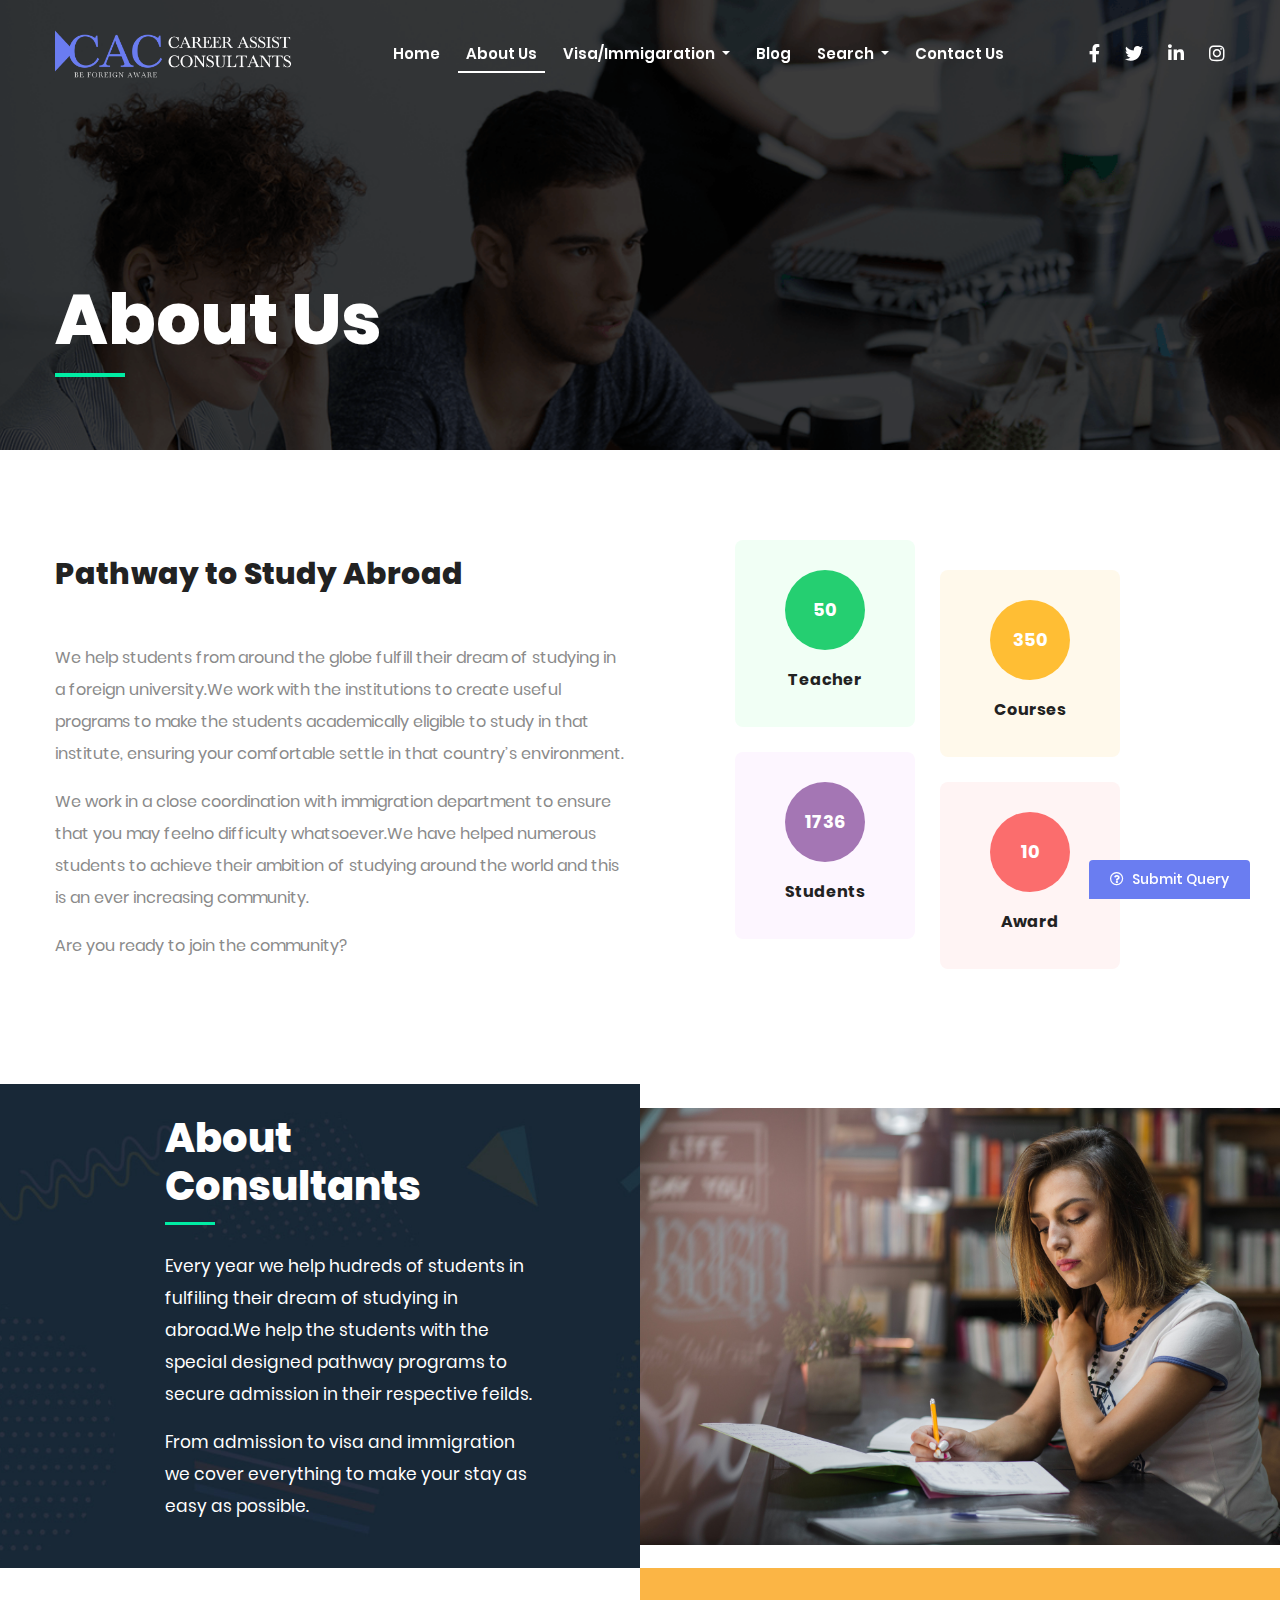
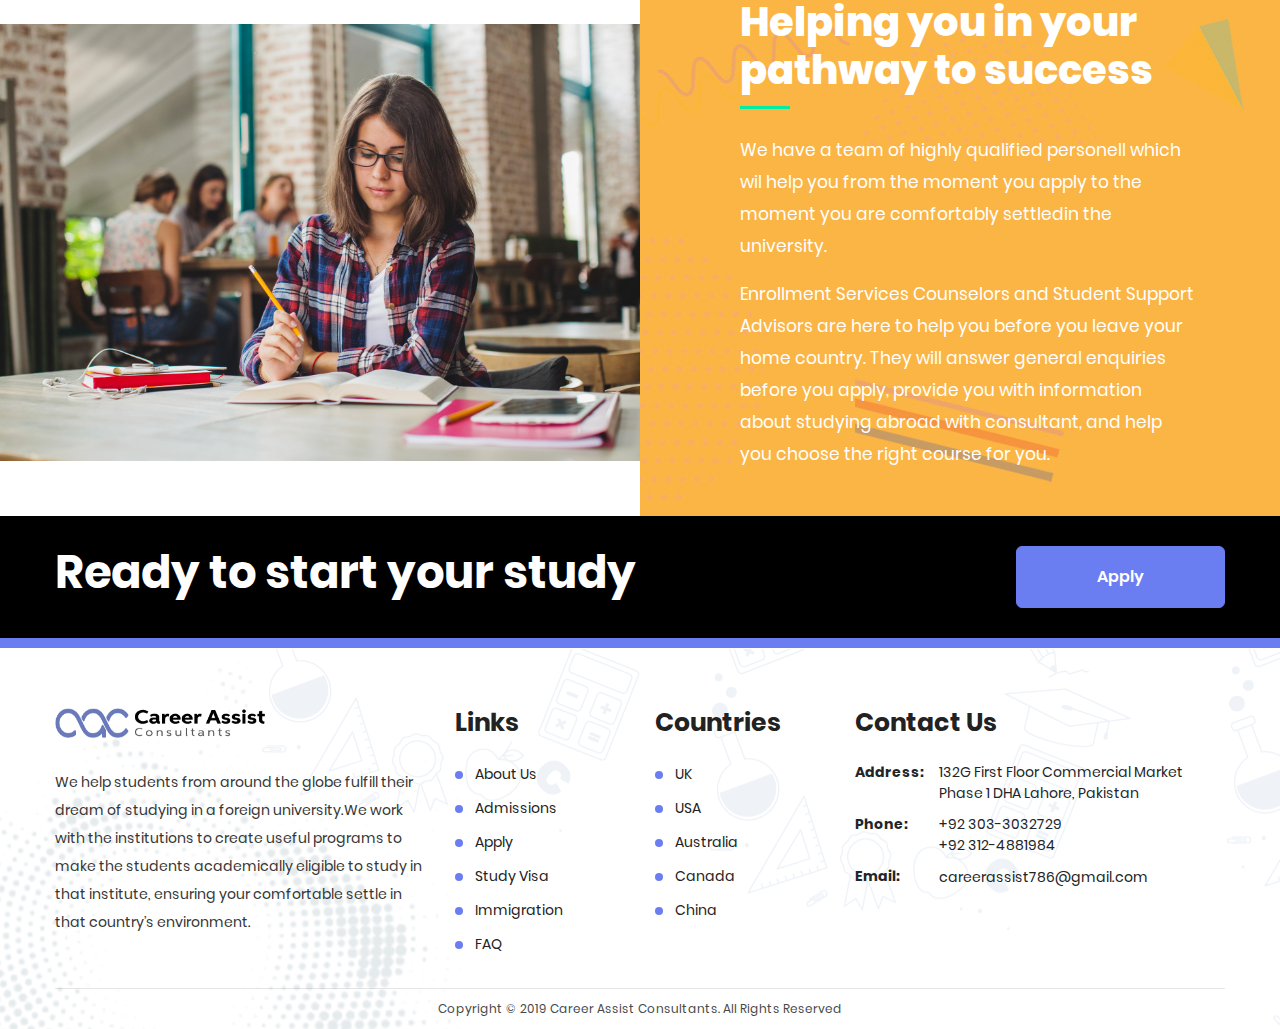
==== commit 097f6018: "Initial Commit" ====
--- a/about.html
+++ b/about.html
@@ -1,10 +1,10 @@
 <!DOCTYPE html>
 <html lang="en">
-<head><meta http-equiv="Content-Type" content="text/html; charset=utf-8">
-  
+<head>
+  <meta charset="UTF-8">
   <meta name="viewport" content="width=device-width, initial-scale=1.0">
   <meta http-equiv="X-UA-Compatible" content="ie=edge">
-  <title>Career Assist Consultants - About</title>
+  <title>Education Consultant</title>
   <meta name="description" content="&amp;lt;h2&amp;gt;eLearni | EC, Education Consultant, Online Education, Training Learning Managemen...">
   <meta name="robots" content="noindex, follow" />
   <link rel="icon" href="static/images/favicon.png" type="image/gif" sizes="16x16">
@@ -13,20 +13,9 @@
   <link rel="stylesheet" href="static/css/style.css">
   <link rel="stylesheet" href="static/css/bootstrap.min.css">
   <link rel="stylesheet" href="https://cdnjs.cloudflare.com/ajax/libs/font-awesome/5.11.2/css/all.min.css">
-  
-  <!-- Global site tag (gtag.js) - Google Analytics -->
-    <script async src="https://www.googletagmanager.com/gtag/js?id=UA-155122116-1">
-    </script>
-    <script>
-  window.dataLayer = window.dataLayer || [];
-  function gtag(){dataLayer.push(arguments);}
-  gtag('js', new Date());
-
-  gtag('config', 'UA-155122116-1');
-</script>
-  
 </head>
 <body>
+
   <div class="main-wrapper">
 
     <!-- START: NAVBAR AREA -->
@@ -59,6 +48,51 @@
             <li class="nav-item">
               <a class="nav-link" href="#">Blog</a>
             </li>
+            <li class="nav-item dropdown dropdown-slide dropdown-hover">
+                <a class="nav-link dropdown-toggle" data-toggle="dropdown" aria-haspopup="true" aria-expanded="false">Search
+                </a>
+                <div class="dropdown-menu search-dropdown" aria-labelledby="navbarDropdownMenuLink">
+                  <form action="#" class="dropdown-form" method="POST">
+                    <div class="form-group">
+                      <select name="program" id="program" class="form-control">
+                        <option value="default">Select Program</option>
+                        <option value="bs">BS</option>
+                        <option value="ms">MS</option>
+                        <option value="mphil">MPhil</option>
+                        <option value="phd">PHD</option>
+                      </select>
+                    </div>
+                    <div class="form-group">
+                      <select name="field_area" id="field_area" class="form-control">
+                        <option value="default">Select Field/Area</option>
+                        <option value="cs">Computer Science</option>
+                        <option value="mt">Math</option>
+                        <option value="phy">Physics</option>
+                        <option value="chem">Chemistry</option>
+                      </select>
+                    </div>
+                    <div class="form-group">
+                      <select name="country" id="country" class="form-control">
+                        <option value="default">Select Country</option>
+                        <option value="usa">USA</option>
+                        <option value="china">China</option>
+                        <option value="can">Canada</option>
+                        <option value="qatar">Qatar</option>
+                      </select>
+                    </div>
+                    <div class="form-group">
+                      <select name="country" id="country" class="form-control">
+                        <option value="default">Select Budget</option>
+                        <option value="1-50">1k to 50k</option>
+                        <option value="50-100">51k to 100k</option>
+                      </select>
+                    </div>
+                    <div class="form-group button-group">
+                      <button type="submit" class="btn btn-success btn-block">Search</button>
+                    </div>
+                  </form>
+                </div>
+              </li>
             <li class="nav-item">
               <a class="nav-link" href="contact.html">Contact Us</a>
             </li>
@@ -66,7 +100,7 @@
           <ul class="social-nav">
             <li class="social-link"><a href="https://web.facebook.com/CareerAssistConsultants/" target="_blank"><i class="fab fa-facebook-f"></i></a></li>
             <li class="social-link"><a href="https://twitter.com/CareerAssistco1" target="_blank"><i class="fab fa-twitter"></i></a></li>
-            <li class="social-link"><a href="https://www.linkedin.com/in/career-assist-consultants-048bb9199/" target="_blank"><i class="fab fa-linkedin-in"></i></a></li>
+            <li class="social-link"><a href="#"><i class="fab fa-linkedin-in"></i></a></li>
             <li class="social-link"><a href="https://www.instagram.com/p/B6Q6443Bnir/?utm_source=ig_web_button_share_sheet" target="_blank"><i class="fab fa-instagram"></i></a></li>
           </ul>
           <!-- <form class="form-inline my-2 my-lg-0">
@@ -96,7 +130,7 @@
     <div class="about-area">
       <div class="container">
         <div class="row align-items-center">
-          <div class="col-lg-6 col-md-6 col-xs-12 col-sm-12">
+          <div class="col-lg-6 col-md-12 col-xs-12 col-sm-12">
             <div class="about-info">
               <h4 class="subhead">Pathway to Study Abroad</h4>
 
@@ -108,7 +142,7 @@
             </div>
           </div>
 
-          <div class="col-lg-6 col-md-6 col-xs-12 col-sm-12">
+          <div class="col-lg-6 col-md-12 col-xs-12 col-sm-12">
             <div class="about-inner">
               <div class="list greenLight">
                 <div class="counter green">
@@ -217,13 +251,11 @@
         <div class="row">
           <div class="col-lg-4 col-md-4 col-sm-12 col-xs-12">
             <div class="footer-link footer-about">
-              <!--<img src="static/images/logo-black.png" class="img-fluid ft-image" alt="Logo">-->
-              
-               <img src="static/images/visa-vendor-partner.jpg" class="img-fluid ft-image" alt="Logo">
-
-             <!-- <p class="text">
+              <img src="static/images/logo-black.png" class="img-fluid ft-image" alt="Logo">
+
+              <p class="text">
                 We help students from around the globe fulfill their dream of studying in a foreign university.We work with the institutions to create useful programs to make the students academically eligible to study in that institute, ensuring your comfortable settle in that country’s environment.
-              </p>-->
+              </p>
             </div>
           </div>
           <div class="col-lg-2 col-md-4 col-sm-12 col-xs-12">
@@ -236,6 +268,7 @@
                 <li class="item"><a href="apply.html">Apply</a></li>
                 <li class="item"><a href="study-visa.html">Study Visa</a></li>
                 <li class="item"><a href="immigration.html">Immigration</a></li>
+                <li class="item"><a href="faq.html">FAQ</a></li>
               </ul>
             </div>
           </div>
@@ -259,29 +292,18 @@
               <ul class="contact-list">
                 <li>
                   <span class="icon"></span>
-                  <span class="bold">Lahore:</span>
+                  <span class="bold">Address:</span>
                   <span class="light">132G First Floor Commercial Market Phase 1 DHA Lahore, Pakistan</span>
-                </li>
-                 <li>
-                  <span class="icon"></span>
-                  <span class="bold">Islamabad:</span>
-                  <span class="light">Office No. 9A, 1st Floor, Benazir Plaza, Jinnah Avenue, Blue Area, Islamabad, Pakistan</span>
                 </li>
                 <li>
                   <span class="icon"></span>
-                  <span class="bold">Karachi:</span>
-                  <span class="light">4th floor, RJ Mall Rashid Minhas Road Karachi, Pakistan</span>
-                </li>
-                
-                <li>
-                  <span class="icon"></span>
                   <span class="bold">Phone:</span>
-                  <span class="light">+92 312-4881984 <br> +92 317-4333893</span>
+                  <span class="light">+92 303-3032729 <br> +92 312-4881984</span>
                 </li>
                 <li>
                   <span class="icon"></span>
                   <span class="bold">Email:</span>
-                  <span class="light"><a href="mailto:help@careerassistconsultants.com">help@careerassistconsultants.com</a></span>
+                  <span class="light"><a href="mailto:careerassist786@gmail.com">careerassist786@gmail.com</a></span>
                 </li>
               </ul>
             </div>
@@ -293,7 +315,7 @@
         <div class="row">
           <div class="col-lg-12 col-md-12 col-xs-12 col-sm-12">
             <div class="footer-copyright text-center">
-              <p>Copyright © 2020 <strong><a href="#">Career Assist Consultants</a></strong>. All Rights Reserved</p>
+              <p>Copyright © 2019 <strong><a href="#">Career Assist Consultants</a></strong>. All Rights Reserved</p>
             </div>
           </div>
         </div>
@@ -315,98 +337,85 @@
             </button>
           </div>
           <div class="modal-body">
-           
             <div class="apply-modal">
-              <!--<h4 class="subhead">Student Query Form</h4>-->
+              <h4 class="subhead">Student Query Form</h4>
               <p>Personal details & identification</p>
 
-              <form action="FormSubmit/inquiry.php" class="form-inline" id="formApply" method="POST">
+              <form action="#" class="form-inline" id="formApply">
                 <div class="row">
                   <div class="col-lg-6 col-md-12 col-xs-12 col-sm-12">
                     <div class="form-group">
                       <label for="">Area of Study</label>
-                     <!-- <input type="text" class="form-control" name="areaStudy" required>-->
-                     <select name="fieldInterest" id="" class="custom-select" required>
-                        <option value="">Select</option>
-                        <option value="Arts">Arts</option>
-                        <option value="BasicSciences">Basic Sciences</option>
-                        <option value="Business">Business</option>
-                        <option value="BankingFinance">Banking & Finance</option>
-                        <option value="Engineering">Engineering</option>
-                        <option value="Engineering">Medical</option>
-                        <option value="Others">Others</option>
-                      </select>
-                    </div>
-                  </div>
-                  <div class="col-lg-6 col-md-12 col-xs-12 col-sm-12">
-                    <div class="form-group">
-                      <label for="">Email</label>
-                      <input type="email" class="form-control" name="emailID" required>
-                    </div>
-                  </div>
-                  <div class="col-lg-6 col-md-12 col-xs-12 col-sm-12">
-                    <div class="form-group">
-                      <label for="">Full Name</label>
-                      <input type="text" class="form-control" name="fullName" required>
-                    </div>
-                  </div>
-                  <div class="col-lg-6 col-md-12 col-xs-12 col-sm-12">
-                    <div class="form-group">
-                      <label for="">Contact</label>
-                      <input type="number" class="form-control" name="contactNumber" required>
+                      <input type="text" class="form-control" name="areaStudy" required>
+                    </div>
+                  </div>
+                  <div class="col-lg-6 col-md-12 col-xs-12 col-sm-12">
+                    <div class="form-group">
+                      <label for="">FullName</label>
+                      <input type="text" class="form-control" name="fullname" required>
+                    </div>
+                  </div>
+                  <div class="col-lg-6 col-md-12 col-xs-12 col-sm-12">
+                    <div class="form-group">
+                      <label for="">First Name</label>
+                      <input type="text" class="form-control" name="firstname" required>
+                    </div>
+                  </div>
+                  <div class="col-lg-6 col-md-12 col-xs-12 col-sm-12">
+                    <div class="form-group">
+                      <label for="">Last Name</label>
+                      <input type="text" class="form-control" name="lastname" required>
                     </div>
                   </div>
                   <div class="col-lg-12 col-md-12 col-xs-12 col-sm-12">
                     <div class="form-group">
                       <label for="">Full Address</label>
-                      <textarea name="fullAddress" id="" cols="30" rows="3" class="form-control" required></textarea>
+                      <textarea name="address" id="" cols="30" rows="3" class="form-control" required></textarea>
                     </div>
                   </div>
                   <div class="col-lg-12 col-md-12 col-xs-12 col-sm-12">
                     <div class="form-group">
                       <label for="">Details Description of Query</label>
-                      <textarea name="detailDescription" id="" cols="30" rows="3" class="form-control" required></textarea>
+                      <textarea name="details" id="" cols="30" rows="3" class="form-control" required></textarea>
                     </div>
                   </div>
                   <div class="col-lg-12 col-md-12">
                     <h4 class="subhead mt-4">Is there anything you’d like to learn more?</h4>
                     <div class="custom-control custom-radio text-left">
-                      <input type="radio" id="customRadio1" name="otherinfoRadio" class="custom-control-input custorm-control-query" onclick="customQuery()" value="I want to know bout the financial assistance in study" checked>
+                      <input type="radio" id="customRadio1" name="customRadio" class="custom-control-input custorm-control-query" onclick="customQuery()" checked>
                       <label class="custom-control-label" for="customRadio1">I want to know bout the financial assistance in study</label>
                     </div>
                     <div class="custom-control custom-radio">
-                      <input type="radio" id="customRadio2" name="otherinfoRadio" class="custom-control-input custorm-control-query" onclick="customQuery()" value="I want t know about residential/hostel facilities">
+                      <input type="radio" id="customRadio2" name="customRadio" class="custom-control-input custorm-control-query" onclick="customQuery()">
                       <label class="custom-control-label" for="customRadio2">I want t know about residential/hostel facilities</label>
                     </div>
                     <div class="custom-control custom-radio">
-                      <input type="radio" id="customRadio3" name="otherinfoRadio" class="custom-control-input custorm-control-query" onclick="customQuery()"  value="I want to know about the internship programmes">
+                      <input type="radio" id="customRadio3" name="customRadio" class="custom-control-input custorm-control-query" onclick="customQuery()">
                       <label class="custom-control-label" for="customRadio3">I want to know about the internship programmes</label>
                     </div>
                     <div class="custom-control custom-radio">
-                      <input type="radio" id="customRadio4" name="otherinfoRadio" class="custom-control-input custorm-control-query" onclick="customQuery()" value="I want to know about the scholarship offered">
+                      <input type="radio" id="customRadio4" name="customRadio" class="custom-control-input custorm-control-query" onclick="customQuery()">
                       <label class="custom-control-label" for="customRadio4">I want to know about the scholarship offered</label>
                     </div>
                     <div class="custom-control custom-radio">
-                      <input type="radio" id="customRadio5" name="otherinfoRadio" class="custom-control-input custorm-control-query" onclick="radioShow()" value="Other">
+                      <input type="radio" id="customRadio5" name="customRadio" class="custom-control-input custorm-control-query" onclick="radioShow()">
                       <label class="custom-control-label" for="customRadio5">Other</label>
                     </div>
                   </div>
                   <div class="col-lg-12 col-md-12 col-xs-12 col-sm-12 other-form">
                     <div class="form-group">
                       <label for="">Other</label>
-                      <textarea name="otherDetails" cols="30" rows="3" class="form-control"></textarea>
-                    </div>
-                  </div>
-
+                      <textarea name="details" id="" cols="30" rows="3" class="form-control" required></textarea>
+                    </div>
+                  </div>
                   <div class="col-lg-12 col-md-12 col-xs-12 col-sm-12 text-right">
                     <div class="form-group justify-content-end">
-                      <button type="submit" class="btn btn-default btn-block" id="submitBtn"><strong>Submit</strong></button>
+                      <button type="submit" class="btn btn-default btn-block"><strong>Submit</strong></button>
                     </div>
                   </div>
                 </div>
               </form>
             </div>
-           
           </div>
         </div>
       </div>
--- a/static/css/style.css
+++ b/static/css/style.css
@@ -1,3 +1,4 @@
+@charset "UTF-8";
 @font-face {
   font-family: "Poppins-Regular";
   src: url("../fonts/Poppins/Poppins-Regular.ttf");
@@ -2758,6 +2759,19 @@
 .univerties-context-area-flexible .myaccordion .card-body {
   padding: 0 40px;
 }
+.univerties-context-area-flexible .myaccordion .card-body .text {
+  margin-top: 20px;
+}
+.univerties-context-area-flexible .myaccordion .card-body .text p {
+  font-size: 14px;
+  font-family: var(--regular);
+  font-weight: 400;
+  line-height: 28px;
+  color: var(--dark-color);
+  position: relative;
+  text-align: left;
+  display: block;
+}
 .univerties-context-area-flexible .myaccordion .card,
 .univerties-context-area-flexible .myaccordion .card:last-child .card-header {
   border: none;
@@ -2780,9 +2794,8 @@
   text-decoration: none;
 }
 .univerties-context-area-flexible .myaccordion li {
-  margin-top: 15px;
-  margin-left: 15px;
- /* list-style-type: decimal;*/
+  margin-top: 10px;
+  list-style-type: decimal;
 }
 
 .footer {
@@ -2815,11 +2828,8 @@
   margin-bottom: 24px;
 }
 .footer-link .ft-image {
-  /*width: 210px;
+  width: 210px;
   height: 30px;
-  margin-bottom: 30px;*/
-  width: 90%;
-  height: 100%;
   margin-bottom: 30px;
 }
 .footer-link .link {
@@ -2895,8 +2905,7 @@
 .footer-context .contact-list li .bold {
   font-family: var(--bold);
   font-weight: bold;
- /* margin-right: 10px;*/
- margin-right: 15px;
+  margin-right: 10px;
   width: 20%;
   display: inline-block;
 }
@@ -2986,68 +2995,530 @@
   visibility: visible;
 }
 
+/* ===========================================
+        Responsive Styling Here
+============================================== */
+@media screen and (max-width: 991px) {
+  .navbar-collapse {
+    background-color: #000;
+    padding: 10px 20px;
+    margin-top: 10px;
+  }
+}
+.navbar-toggler {
+  background-color: transparent !important;
+  padding: 0 !important;
+  border: none !important;
+}
+@media screen and (max-width: 991px) {
+  .navbar-nav .nav-item {
+    margin-bottom: 20px;
+  }
+  .navbar-nav .nav-item:last-of-type {
+    margin-right: 10px;
+  }
+}
+@media screen and (max-width: 991px) {
+  .navbar-nav .nav-item .nav-link:before {
+    display: none;
+  }
+  .navbar-nav .nav-item .nav-link:hover {
+    color: var(--purple-color);
+  }
+  .navbar-nav .nav-item .nav-link:hover:before {
+    display: none;
+  }
+}
+
+@media screen and (min-width: 768px) and (max-width: 1024px) {
+  .banner-area .banner-image {
+    height: 60vh;
+  }
+}
+@media screen and (max-width: 767px) {
+  .banner-area .banner-image {
+    height: 80vh;
+  }
+}
+.banner-area .banner-head .banner-text {
+  padding-right: 20px;
+  padding-left: 20px;
+}
+@media screen and (max-width: 767px) {
+  .banner-area .banner-head .banner-text h2 {
+    font-size: 25px;
+  }
+}
+@media screen and (max-width: 767px) {
+  .banner-area .banner-head .banner-text p {
+    font-size: 15px;
+    line-height: 25px;
+  }
+}
+@media screen and (max-width: 767px) {
+  .banner-area .banner-head .banner-text .button .btn {
+    font-size: 14px;
+    padding: 0.75em 1.875em;
+  }
+}
+
+@media screen and (max-width: 767px) {
+  .heading h2 {
+    font-size: 1.5em;
+  }
+}
+
+@media screen and (max-width: 767px) {
+  .consultant-text p {
+    font-size: 14px;
+    line-height: 24px;
+  }
+}
+
+@media screen and (max-width: 991px) {
+  .listing-inner {
+    padding-right: 20px;
+    padding-left: 20px;
+  }
+}
+
+@media screen and (max-width: 767px) {
+  .header-head h2 {
+    font-size: 50px;
+  }
+}
+
+@media screen and (max-width: 991px) {
+  .scrolled {
+    padding-right: 20px !important;
+    padding-left: 20px !important;
+  }
+  .scrolled .navbar-collapse {
+    background-color: transparent;
+    padding: 0;
+    margin-top: 0;
+  }
+}
+
+@media screen and (max-width: 1024px) {
+  .dropdown-slide > .dropdown-menu {
+    -webkit-transform: scale(1, 1);
+    opacity: 1;
+    display: none;
+  }
+}
+
+@media screen and (max-width: 1024px) {
+  .rightContent:before {
+    width: 100%;
+  }
+}
+
+@media screen and (max-width: 1024px) {
+  .leftContent:before {
+    width: 100%;
+  }
+}
+
+@media screen and (max-width: 767px) {
+  .univerties-context-area-flexible .myaccordion .fa-stack {
+    display: none;
+  }
+}
+@media screen and (max-width: 600px) {
+  .univerties-context-area-flexible .myaccordion .btn {
+    font-size: 14px;
+  }
+}
+
+.searchBanner-area {
+  position: relative;
+  top: 0;
+  left: 0;
+  right: 0;
+  padding: 9rem 0 4rem 0;
+  background-image: url(../images/breadcrumb.png);
+  background-repeat: no-repeat;
+  background-size: cover;
+  background-position: top center;
+  background-color: black;
+  background-attachment: fixed;
+}
+.searchBanner-area .search-filter {
+  background: transparent;
+}
+.searchBanner-area .search-filter .form-filter {
+  background-color: transparent;
+  max-width: 800px;
+  margin: 0 auto;
+}
+.searchBanner-area .search-filter .form-filter .form-group {
+  background: transparent;
+  -webkit-display: flex;
+  -moz-display: flex;
+  -ms-display: flex;
+  display: flex;
+  flex-wrap: wrap;
+  align-items: center;
+  flex-direction: row;
+  justify-content: flex-start;
+  position: relative;
+}
+.searchBanner-area .search-filter .form-filter .form-group .form-control {
+  flex: 0 0 45%;
+  max-width: 45%;
+  min-height: auto;
+  height: auto;
+  padding: 12px 20px;
+  -webkit-border-radius: 0;
+  -moz-border-radius: 0;
+  -ms-border-radius: 0;
+  -o-border-radius: 0;
+  border-radius: 0;
+  border: none;
+  font-size: 12px;
+}
+.searchBanner-area .search-filter .form-filter .form-group .form-control:last-of-type {
+  border-left: 1px solid #000;
+}
+.searchBanner-area .search-filter .form-filter .form-group .form-control:focus {
+  outline: none;
+  box-shadow: none;
+}
+.searchBanner-area .search-filter .form-filter .form-group .btn {
+  background-color: var(--purple-color);
+  padding: 9.5px 20px;
+  font-size: 14px;
+  -webkit-border-radius: 0;
+  -moz-border-radius: 0;
+  -ms-border-radius: 0;
+  -o-border-radius: 0;
+  border-radius: 0;
+  color: var(--white-color);
+}
+
+.search-formArea {
+  position: relative;
+  padding: 4rem 0;
+}
+.search-formArea .filter-form-area .no-link {
+  text-decoration: none !important;
+}
+.search-formArea .filter-form-area .accordion .card {
+  -webkit-border-radius: 0;
+  -moz-border-radius: 0;
+  -ms-border-radius: 0;
+  -o-border-radius: 0;
+  border-radius: 0;
+  margin-bottom: 20px;
+  padding: 10px 20px;
+}
+.search-formArea .filter-form-area .accordion .card-header {
+  background-color: transparent;
+  border: none;
+}
+.search-formArea .filter-form-area .accordion .card-header .no-link h5 {
+  color: var(--purple-color);
+  font-size: 18px;
+  font-style: normal;
+  font-weight: normal;
+}
+.search-formArea .filter-form-area .accordion .card-header .no-link .fa {
+  position: absolute;
+  top: 18px;
+  right: 25px;
+  color: var(--purple-color);
+}
+.search-formArea .filter-form-area .accordion .card-body {
+  padding: 10px 10px;
+}
+.search-formArea .filter-form-area .accordion .card-body .form-field {
+  position: relative;
+}
+.search-formArea .filter-form-area .accordion .card-body .form-group label {
+  font-style: normal;
+  font-weight: normal;
+  font-size: 16px;
+  line-height: 24px;
+  display: inline-block;
+  padding-top: 5px;
+  padding-bottom: 5px;
+  -webkit-box-align: center;
+  align-items: center;
+  margin-bottom: 0px;
+  color: #303030;
+}
+.search-formArea .filter-form-area .accordion .card-body .form-group .custom-control-label::after {
+  position: absolute;
+  top: 0.25rem;
+  left: 0;
+  display: block;
+  width: 1rem;
+  height: 1rem;
+  content: "";
+  background-repeat: no-repeat;
+  background-position: center center;
+  background-size: 50% 50%;
+}
+.search-formArea .filter-form-area .accordion .card-body .form-group .custom-checkbox .custom-control-input:focus {
+  outline: none;
+  boxs-shadow: none;
+}
+.search-formArea .filter-form-area .accordion .card-body .form-group .custom-checkbox .custom-control-label {
+  font-size: 14px;
+  margin-top: -4px;
+}
+.search-formArea .filter-form-area .accordion .card-body .form-group .custom-checkbox .custom-control-input:checked ~ .custom-control-label::before {
+  background-color: var(--purple-color) !important;
+}
+.search-formArea .filter-form-area .accordion .card-body .form-group .btn {
+  background-color: var(--purple-color);
+  border-color: var(--purple-color);
+  color: var(--white-color);
+  font-size: 14px;
+  font-weight: normal;
+  text-align: center;
+  padding: 15px 40px;
+  -webkit-border-radius: 4px;
+  -moz-border-radius: 4px;
+  -ms-border-radius: 4px;
+  -o-border-radius: 4px;
+  border-radius: 4px;
+  -webkit-transition: 0.25s ease;
+  -moz-transition: 0.25s ease;
+  -ms-transition: 0.25s ease;
+  -o-transition: 0.25s ease;
+  transition: 0.25s ease;
+  text-transform: uppercase;
+}
+.search-formArea .filter-form-area .accordion .card-body .form-group .btn:focus {
+  outline: none;
+  box-shadow: none;
+}
+.search-formArea .filter-form-area .accordion .card-body .form-control {
+  -webkit-border-radius: 5px;
+  -moz-border-radius: 5px;
+  -ms-border-radius: 5px;
+  -o-border-radius: 5px;
+  border-radius: 5px;
+  padding-right: 15px;
+  border-color: #000;
+}
+.search-formArea .filter-form-area .accordion .card-body .form-control:focus {
+  outline: none;
+  box-shadow: none;
+  border-color: var(--purple-color);
+}
+.search-formArea .filter-form-area .trans-2 {
+  transition: all 0.2s ease-in-out;
+}
+.search-formArea .filter-form-area .bg-header {
+  background-color: transparent !important;
+  color: var(--purple-color);
+}
+.search-formArea .filter-form-area .collapsed {
+  color: var(--purple-color) !important;
+  background-color: transparent !important;
+}
+.search-formArea .filter-form-area .collapsed:hover {
+  color: var(--purple-color) !important;
+  background-color: transparent !important;
+}
+.search-formArea .filter-form-area [data-toggle=collapse] .fa:before {
+  content: "";
+}
+.search-formArea .filter-form-area [data-toggle=collapse].collapsed .fa:before {
+  content: "";
+}
+.search-formArea .filter-search-area form {
+  position: relative;
+}
+.search-formArea .filter-search-area form .form-group {
+  -webkit-display: flex;
+  -moz-display: flex;
+  -ms-display: flex;
+  display: flex;
+  flex-wrap: nowrap;
+  justify-content: flex-start;
+  align-items: center;
+}
+.search-formArea .filter-search-area form .form-group span {
+  font-size: 12px;
+  color: #303030;
+  font-weight: lighter;
+  text-align: left;
+  margin-right: 10px;
+  width: 60px;
+}
+.search-formArea .filter-search-area form .form-group .form-control {
+  -webkit-border-radius: 5px;
+  -moz-border-radius: 5px;
+  -ms-border-radius: 5px;
+  -o-border-radius: 5px;
+  border-radius: 5px;
+  padding-right: 15px;
+  border-color: #000;
+  display: inline-block;
+  width: 150px;
+  font-size: 12px;
+  padding: 6px 20px;
+  height: auto;
+}
+.search-formArea .filter-search-area form .form-group .form-control:focus {
+  outline: none;
+  box-shadow: none;
+  border-color: var(--purple-color);
+}
+.search-formArea .filter_areaInformation {
+  position: relative;
+  width: 100%;
+  display: block;
+  border: 1px solid rgba(0, 0, 0, 0.1);
+  padding: 2rem;
+}
+.search-formArea .filter_areaInformation .filter-card {
+  position: relative;
+  border: none;
+  margin-bottom: 40px;
+  padding-bottom: 30px;
+  -webkit-border-radius: 0;
+  -moz-border-radius: 0;
+  -ms-border-radius: 0;
+  -o-border-radius: 0;
+  border-radius: 0;
+  border-bottom: 1px solid rgba(0, 0, 0, 0.1);
+  -webkit-display: flex;
+  -moz-display: flex;
+  -ms-display: flex;
+  display: flex;
+  flex-wrap: wrap;
+  align-items: center;
+  justify-content: flex-start;
+  position: relative;
+  flex-direction: row;
+}
+.search-formArea .filter_areaInformation .filter-card:last-of-type {
+  border-bottom: none;
+  padding-bottom: 0;
+  margin-bottom: 0;
+}
+.search-formArea .filter_areaInformation .filter-card .company-logo {
+  flex: 0 0 15%;
+  max-width: 15%;
+}
+.search-formArea .filter_areaInformation .filter-card .company-logo img {
+  width: 100%;
+}
+.search-formArea .filter_areaInformation .filter-card .information-text {
+  flex: 0 0 85%;
+  max-width: 85%;
+  padding-left: 20px;
+}
+.search-formArea .filter_areaInformation .filter-card .information-text .sub-head h4 {
+  font-size: 17px;
+  text-transform: uppercase;
+  font-weight: lighter;
+  color: var(--purple-color);
+  text-align: left;
+  position: relative;
+  margin-bottom: 0;
+}
+.search-formArea .filter_areaInformation .filter-card .information-text .sub-head small {
+  font-size: 12px;
+  color: #303030;
+}
+.search-formArea .filter_areaInformation .filter-card .information-text .grade_info {
+  position: absolute;
+  top: 0;
+  right: 30px;
+}
+.search-formArea .filter_areaInformation .filter-card .information-text .grade_info h5 {
+  font-size: 12px;
+  font-weight: bold;
+  color: var(--purple-color);
+  background-color: rgba(176, 213, 232, 0.15);
+  padding: 8px 15px;
+  text-transform: uppercase;
+}
+.search-formArea .filter_areaInformation .filter-card .information-text .info-grade-items .info-list {
+  list-style-type: none;
+  -webkit-display: flex;
+  -moz-display: flex;
+  -ms-display: flex;
+  display: flex;
+  flex-wrap: wrap;
+  align-items: center;
+  justify-content: flex-start;
+  position: relative;
+  margin-top: 30px;
+}
+.search-formArea .filter_areaInformation .filter-card .information-text .info-grade-items .info-list li {
+  margin-right: 40px;
+}
+.search-formArea .filter_areaInformation .filter-card .information-text .info-grade-items .info-list li:last-of-type {
+  margin-right: 0;
+}
+.search-formArea .filter_areaInformation .filter-card .information-text .info-grade-items .info-list li h5 {
+  font-size: 10px;
+  color: #303030;
+  font-weight: lighter;
+  text-transform: uppercase;
+  margin-bottom: 2px;
+}
+.search-formArea .filter_areaInformation .filter-card .information-text .info-grade-items .info-list li h4 {
+  font-size: 16px;
+  font-weight: normal;
+  color: #303030;
+  text-transform: uppercase;
+  margin-bottom: 0;
+}
+.search-formArea .filter_areaInformation .filter-card .information-text .apply-button .btn {
+  background-color: transparent;
+  padding: 0;
+  border: none;
+  color: var(--purple-color);
+  font-size: 14px;
+  text-transform: uppercase;
+  font-weight: normal;
+}
+.search-formArea .filter_areaInformation .filter-card .information-text .apply-button .btn:focus {
+  outline: none;
+  box-shadow: none;
+  border: none;
+}
+
+.search-dropdown {
+  padding: 2rem !important;
+  min-width: 300px !important;
+  box-shadow: 0 4px 15px rgba(0, 0, 0, 0.2) !important;
+}
+.search-dropdown .dropdown-form .form-group .btn {
+  background: var(--purple-color);
+  border-color: var(--purple-color);
+  color: var(--white-color);
+  -webkit-border-radius: 3px;
+  -moz-border-radius: 3px;
+  -ms-border-radius: 3px;
+  -o-border-radius: 3px;
+  border-radius: 3px;
+}
+.search-dropdown .dropdown-form .form-group .btn:focus {
+  outline: none;
+  box-shadow: none;
+}
+.search-dropdown .dropdown-form .form-control {
+  -webkit-border-radius: 2px;
+  -moz-border-radius: 2px;
+  -ms-border-radius: 2px;
+  -o-border-radius: 2px;
+  border-radius: 2px;
+  padding-right: 15px;
+  border-color: #000;
+}
+.search-dropdown .dropdown-form .form-control:focus {
+  outline: none;
+  box-shadow: none;
+  border-color: var(--purple-color);
+}
+
 /*# sourceMappingURL=style.css.map */
-
-/*--thank you pop starts here--*/
-.thank-you-pop{
-	width:100%;
- 	padding:20px;
-	text-align:center;
-}
-.thank-you-pop img{
-	width:76px;
-	height:auto;
-	margin:0 auto;
-	display:block;
-	margin-bottom:25px;
-}
-
-.thank-you-pop h1{
-	font-size: 30px;
-    margin-bottom: 25px;
-	color:#5C5C5C;
-}
-.thank-you-pop p{
-	font-size: 18px;
-    margin-bottom: 27px;
- 	color:#5C5C5C;
-}
-.thank-you-pop h3.cupon-pop{
-	font-size: 25px;
-    margin-bottom: 40px;
-	color:#222;
-	display:inline-block;
-	text-align:center;
-	padding:10px 20px;
-	border:2px dashed #222;
-	clear:both;
-	font-weight:normal;
-}
-.thank-you-pop h3.cupon-pop span{
-	color:#03A9F4;
-}
-.thank-you-pop a{
-	display: inline-block;
-    margin: 0 auto;
-    padding: 9px 20px;
-    color: #fff;
-    text-transform: uppercase;
-    font-size: 14px;
-    background-color: #8BC34A;
-    border-radius: 17px;
-}
-.thank-you-pop a i{
-	margin-right:5px;
-	color:#fff;
-}
-#ignismyModal .modal-header{
-    border:0px;
-}
-/*--thank you pop ends here--*/
-.accordion-heading{
-  font-size: 20px;
-  font-family: var(--extrabold);
-  text-decoration: none;
-  padding: 10px 0;
-}
-}
